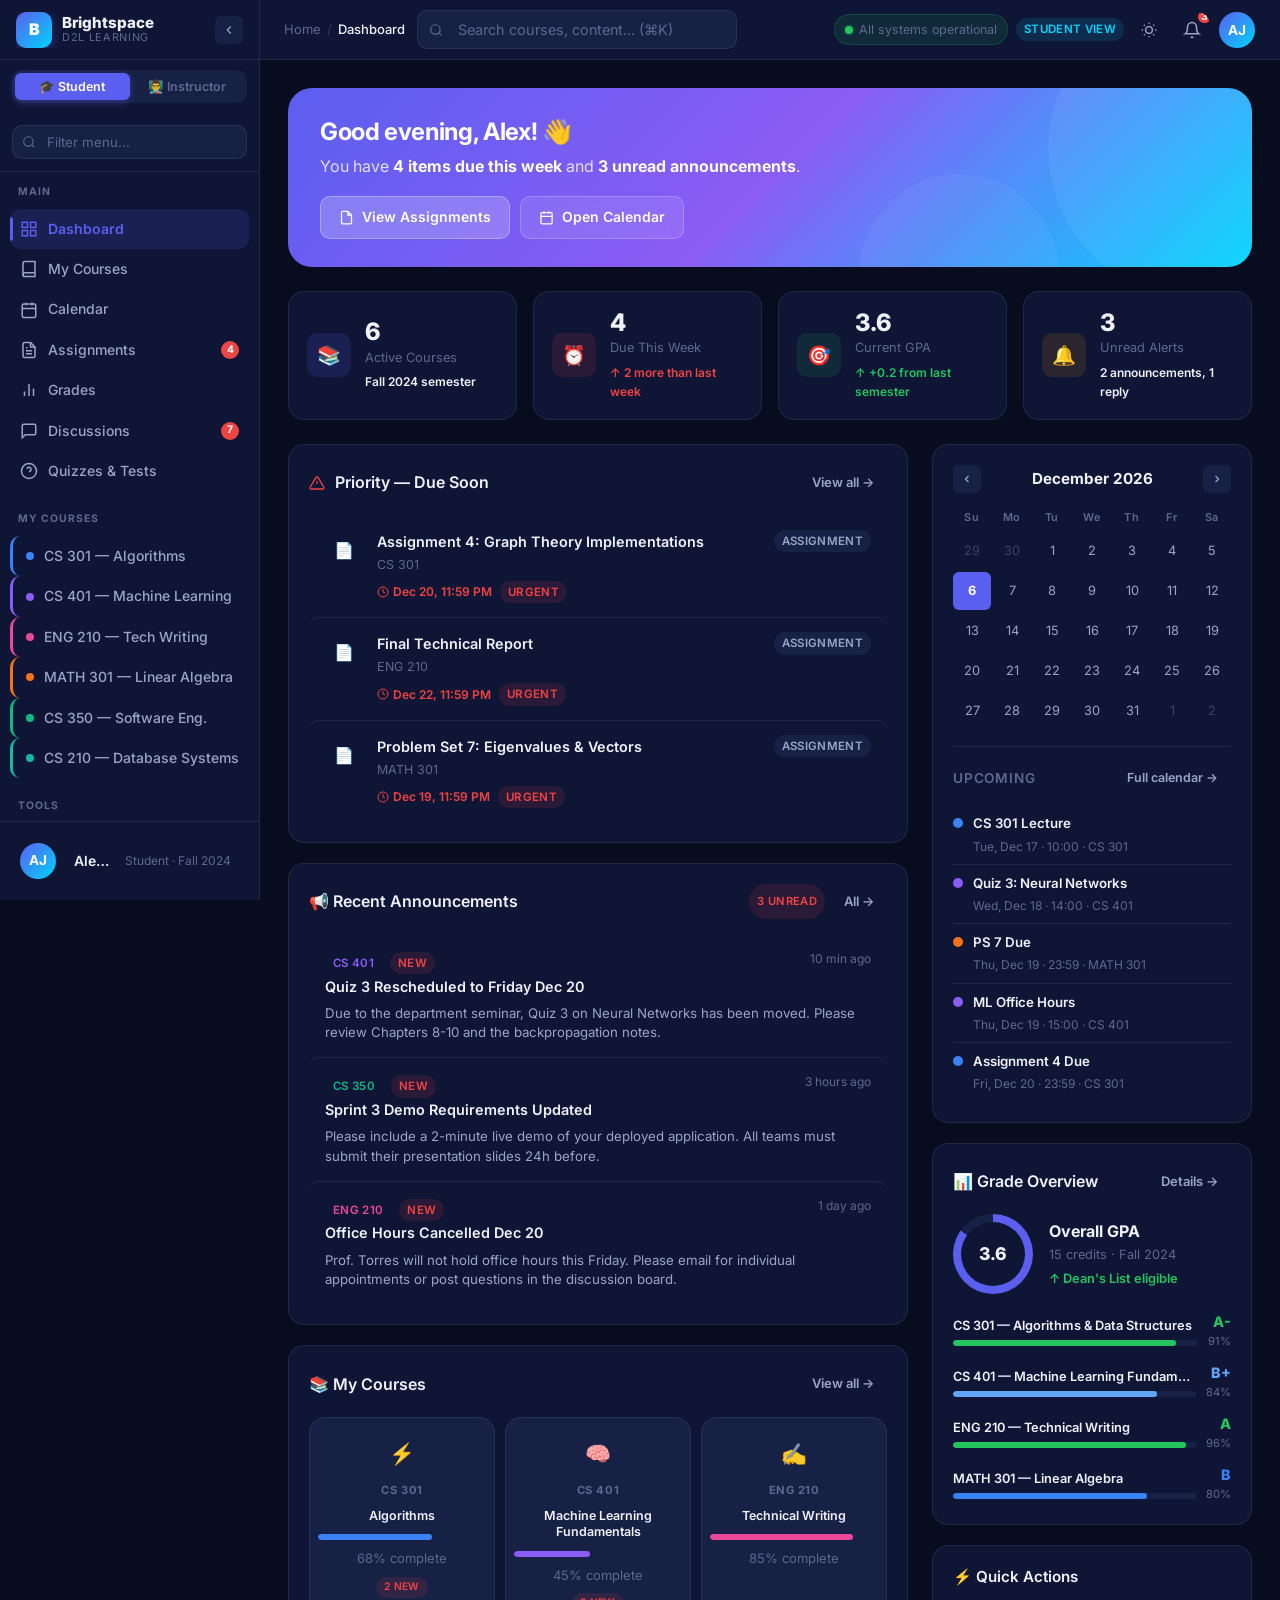
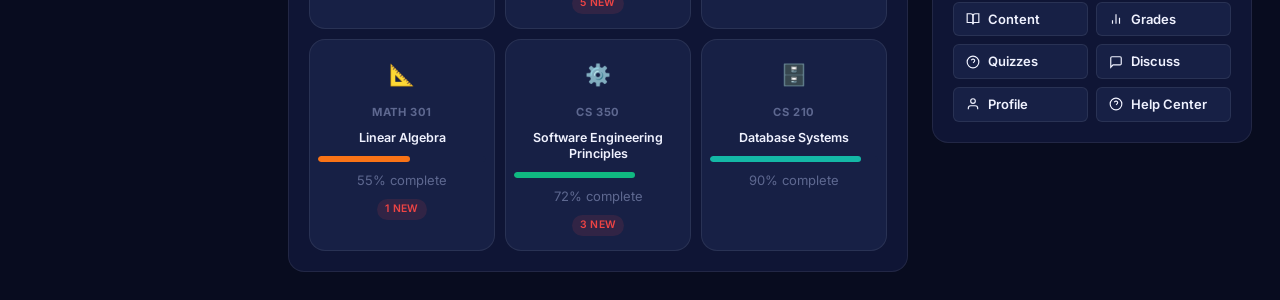
==== index.html @ e29e46c1 "Add files via upload" ====
<!DOCTYPE html>
<html lang="en">
<head>
  <meta charset="UTF-8"/>
  <meta name="viewport" content="width=device-width, initial-scale=1.0"/>
  <meta name="description" content="Brightspace LMS — Your personalized learning dashboard. View courses, upcoming deadlines, grades, and announcements all in one place."/>
  <title>Dashboard — Brightspace LMS</title>
  <link rel="preconnect" href="https://fonts.googleapis.com"/>
  <link rel="preconnect" href="https://fonts.gstatic.com" crossorigin/>
  <link href="https://fonts.googleapis.com/css2?family=Inter:wght@300;400;500;600;700;800&display=swap" rel="stylesheet"/>
  <link rel="stylesheet" href="css/design-system.css"/>
  <link rel="stylesheet" href="css/layout.css"/>
  <link rel="stylesheet" href="css/animations.css"/>
  <style>
    /* ── Dashboard-specific ── */
    .priority-feed {}

    .task-item {
      display: flex;
      align-items: flex-start;
      gap: 14px;
      padding: 14px 16px;
      border-radius: var(--radius-md);
      transition: all var(--transition-fast);
      cursor: pointer;
      position: relative;
    }
    .task-item:hover { background: var(--bg-elevated); }
    .task-item + .task-item { border-top: 1px solid var(--border); }

    .task-icon {
      width: 38px; height: 38px;
      border-radius: var(--radius-md);
      display: flex; align-items: center; justify-content: center;
      font-size: 1rem;
      flex-shrink: 0;
      margin-top: 2px;
    }
    .task-body { flex: 1; min-width: 0; }
    .task-title { font-size: 0.9rem; font-weight: 600; color: var(--text-primary); }
    .task-course { font-size: 0.78rem; color: var(--text-muted); margin-top: 2px; }
    .task-meta { display: flex; align-items: center; gap: 8px; margin-top: 6px; flex-wrap: wrap; }
    .task-due {
      display: flex; align-items: center; gap: 4px;
      font-size: 0.75rem; font-weight: 600;
    }
    .task-action { flex-shrink: 0; display: flex; align-items: center; gap: 6px; }

    /* ── Announcement Card ── */
    .announcement-item {
      padding: 14px 16px;
      border-radius: var(--radius-md);
      cursor: pointer;
      transition: background var(--transition-fast);
    }
    .announcement-item:hover { background: var(--bg-elevated); }
    .announcement-item + .announcement-item { border-top: 1px solid var(--border); }
    .announcement-header { display: flex; align-items: flex-start; justify-content: space-between; gap: 8px; }
    .announcement-title { font-size: 0.9rem; font-weight: 600; color: var(--text-primary); }
    .announcement-body  { font-size: 0.83rem; color: var(--text-secondary); margin-top: 6px; line-height: 1.5; }
    .announcement-meta  { display: flex; align-items: center; gap: 8px; margin-top: 8px; }

    /* ── Mini Calendar ── */
    .mini-calendar { user-select: none; }
    .cal-header { display: flex; align-items: center; justify-content: space-between; margin-bottom: 12px; }
    .cal-nav { border: none; background: var(--bg-elevated); border-radius: var(--radius-sm); width: 28px; height: 28px; display: flex; align-items: center; justify-content: center; cursor: pointer; color: var(--text-secondary); transition: all var(--transition-fast); }
    .cal-nav:hover { background: var(--primary-light); color: var(--primary); }
    .cal-grid { display: grid; grid-template-columns: repeat(7, 1fr); gap: 2px; }
    .cal-day-label { text-align: center; font-size: 0.68rem; font-weight: 600; color: var(--text-muted); padding: 4px; letter-spacing: 0.05em; }
    .cal-day {
      aspect-ratio: 1;
      display: flex; align-items: center; justify-content: center;
      font-size: 0.8rem;
      border-radius: var(--radius-sm);
      cursor: pointer;
      transition: all var(--transition-fast);
      color: var(--text-secondary);
      position: relative;
    }
    .cal-day:hover { background: var(--bg-elevated); color: var(--text-primary); }
    .cal-day.today { background: var(--primary); color: #fff; font-weight: 700; }
    .cal-day.has-event::after {
      content: '';
      position: absolute;
      bottom: 3px;
      width: 4px; height: 4px;
      border-radius: 50%;
      background: var(--accent);
    }
    .cal-day.today.has-event::after { background: rgba(255,255,255,0.6); }
    .cal-day.other-month { opacity: 0.3; }
    .cal-day.selected { background: var(--primary-light); color: var(--primary); font-weight: 600; }

    /* ── Upcoming Events ── */
    .event-item { display: flex; gap: 10px; align-items: flex-start; padding: 8px 0; }
    .event-item + .event-item { border-top: 1px solid var(--border); }
    .event-dot { width: 10px; height: 10px; border-radius: 50%; flex-shrink: 0; margin-top: 5px; }
    .event-info .event-name { font-size: 0.83rem; font-weight: 600; color: var(--text-primary); }
    .event-info .event-when { font-size: 0.75rem; color: var(--text-muted); margin-top: 2px; }

    /* ── Course tile quick access ── */
    .course-quick-grid {
      display: grid;
      grid-template-columns: repeat(3, 1fr);
      gap: 10px;
    }
    .course-quick-tile {
      display: flex;
      flex-direction: column;
      align-items: center;
      gap: 8px;
      padding: 14px 8px;
      border-radius: var(--radius-lg);
      background: var(--bg-elevated);
      border: 1px solid var(--border);
      cursor: pointer;
      transition: all var(--transition);
      text-decoration: none;
      text-align: center;
    }
    .course-quick-tile:hover {
      border-color: rgba(91,95,239,0.4);
      transform: translateY(-2px);
      box-shadow: var(--shadow-md);
    }
    .course-tile-icon {
      width: 42px; height: 42px;
      border-radius: var(--radius-md);
      display: flex; align-items: center; justify-content: center;
      font-size: 1.2rem;
    }
    .course-tile-code { font-size: 0.7rem; font-weight: 700; color: var(--text-muted); letter-spacing: 0.05em; }
    .course-tile-name { font-size: 0.78rem; font-weight: 600; color: var(--text-primary); line-height: 1.3; }

    /* ── Grade Summary ── */
    .gpa-ring {
      width: 80px; height: 80px;
      border-radius: 50%;
      background: conic-gradient(var(--primary) 0deg 306deg, var(--bg-elevated) 306deg 360deg);
      display: flex; align-items: center; justify-content: center;
      position: relative;
    }
    .gpa-ring::before {
      content: '';
      position: absolute;
      inset: 8px;
      border-radius: 50%;
      background: var(--bg-surface);
    }
    .gpa-value { position: relative; z-index: 1; font-size: 1.1rem; font-weight: 800; color: var(--text-primary); }

    /* ── Welcome banner ── */
    .welcome-banner {
      background: linear-gradient(135deg, var(--primary) 0%, #8B5CF6 50%, var(--accent) 100%);
      border-radius: var(--radius-xl);
      padding: 28px 32px;
      position: relative;
      overflow: hidden;
      color: #fff;
    }
    .welcome-banner::before {
      content: '';
      position: absolute;
      top: -50%; right: -10%;
      width: 300px; height: 300px;
      border-radius: 50%;
      background: rgba(255,255,255,0.06);
    }
    .welcome-banner::after {
      content: '';
      position: absolute;
      bottom: -60%; right: 20%;
      width: 200px; height: 200px;
      border-radius: 50%;
      background: rgba(255,255,255,0.04);
    }
    .welcome-banner h2 { color: #fff; font-size: 1.5rem; }
    .welcome-banner p  { color: rgba(255,255,255,0.8); margin-top: 6px; }
  </style>
</head>
<body>
<div class="app-shell" id="appShell">
  <!-- ═══════════════ SIDEBAR ═══════════════ -->
  <aside class="sidebar" id="sidebar" role="navigation" aria-label="Main navigation">
    <div class="sidebar-header">
      <a href="index.html" class="logo" aria-label="Brightspace LMS home">
        <div class="logo-icon" aria-hidden="true">B</div>
        <div class="logo-text">
          <span class="brand">Brightspace</span>
          <span class="sub">D2L Learning</span>
        </div>
      </a>
      <button class="sidebar-toggle" id="sidebarToggle" aria-label="Collapse sidebar" data-tooltip="Collapse (Ctrl+B)">
        <svg width="14" height="14" fill="none" stroke="currentColor" stroke-width="2" viewBox="0 0 24 24"><polyline points="15 18 9 12 15 6"/></svg>
      </button>
    </div>

    <!-- Role Toggle -->
    <div class="role-toggle" role="group" aria-label="Switch user role">
      <button class="role-btn" data-role-btn="student" aria-pressed="true">🎓 Student</button>
      <button class="role-btn" data-role-btn="instructor" aria-pressed="false">👨‍🏫 Instructor</button>
    </div>

    <!-- Search -->
    <div class="sidebar-search">
      <div class="input-group">
        <svg class="input-icon" width="14" height="14" fill="none" stroke="currentColor" stroke-width="2" viewBox="0 0 24 24"><circle cx="11" cy="11" r="8"/><path d="m21 21-4.35-4.35"/></svg>
        <input type="search" class="input" id="sidebarSearch" placeholder="Filter menu..." aria-label="Filter navigation"/>
      </div>
    </div>

    <div class="sidebar-scroll">
      <!-- Main Navigation -->
      <nav class="nav-section" aria-label="Main">
        <div class="nav-section-label">Main</div>
        <a href="index.html" class="nav-item" data-page="index.html" aria-label="Dashboard">
          <svg width="18" height="18" fill="none" stroke="currentColor" stroke-width="2" viewBox="0 0 24 24"><rect x="3" y="3" width="7" height="7"/><rect x="14" y="3" width="7" height="7"/><rect x="3" y="14" width="7" height="7"/><rect x="14" y="14" width="7" height="7"/></svg>
          <span class="nav-label">Dashboard</span>
        </a>
        <a href="courses.html" class="nav-item" data-page="courses.html" aria-label="My Courses">
          <svg width="18" height="18" fill="none" stroke="currentColor" stroke-width="2" viewBox="0 0 24 24"><path d="M4 19.5A2.5 2.5 0 0 1 6.5 17H20"/><path d="M6.5 2H20v20H6.5A2.5 2.5 0 0 1 4 19.5v-15A2.5 2.5 0 0 1 6.5 2z"/></svg>
          <span class="nav-label">My Courses</span>
        </a>
        <a href="calendar.html" class="nav-item" data-page="calendar.html" aria-label="Calendar">
          <svg width="18" height="18" fill="none" stroke="currentColor" stroke-width="2" viewBox="0 0 24 24"><rect x="3" y="4" width="18" height="18" rx="2"/><line x1="16" y1="2" x2="16" y2="6"/><line x1="8" y1="2" x2="8" y2="6"/><line x1="3" y1="10" x2="21" y2="10"/></svg>
          <span class="nav-label">Calendar</span>
        </a>
        <a href="assignments.html" class="nav-item" data-page="assignments.html" aria-label="Assignments">
          <svg width="18" height="18" fill="none" stroke="currentColor" stroke-width="2" viewBox="0 0 24 24"><path d="M14 2H6a2 2 0 0 0-2 2v16a2 2 0 0 0 2 2h12a2 2 0 0 0 2-2V8z"/><polyline points="14 2 14 8 20 8"/><line x1="16" y1="13" x2="8" y2="13"/><line x1="16" y1="17" x2="8" y2="17"/><polyline points="10 9 9 9 8 9"/></svg>
          <span class="nav-label">Assignments</span>
          <span class="nav-badge" aria-label="4 items due soon">4</span>
        </a>
        <a href="grades.html" class="nav-item" data-page="grades.html" aria-label="Grades">
          <svg width="18" height="18" fill="none" stroke="currentColor" stroke-width="2" viewBox="0 0 24 24"><line x1="18" y1="20" x2="18" y2="10"/><line x1="12" y1="20" x2="12" y2="4"/><line x1="6" y1="20" x2="6" y2="14"/></svg>
          <span class="nav-label">Grades</span>
        </a>
        <a href="discussions.html" class="nav-item" data-page="discussions.html" aria-label="Discussions">
          <svg width="18" height="18" fill="none" stroke="currentColor" stroke-width="2" viewBox="0 0 24 24"><path d="M21 15a2 2 0 0 1-2 2H7l-4 4V5a2 2 0 0 1 2-2h14a2 2 0 0 1 2 2z"/></svg>
          <span class="nav-label">Discussions</span>
          <span class="nav-badge" aria-label="7 unread">7</span>
        </a>
        <a href="quizzes.html" class="nav-item" data-page="quizzes.html" aria-label="Quizzes & Tests">
          <svg width="18" height="18" fill="none" stroke="currentColor" stroke-width="2" viewBox="0 0 24 24"><circle cx="12" cy="12" r="10"/><path d="M9.09 9a3 3 0 0 1 5.83 1c0 2-3 3-3 3"/><line x1="12" y1="17" x2="12.01" y2="17"/></svg>
          <span class="nav-label">Quizzes & Tests</span>
        </a>
      </nav>

      <!-- Course Navigation -->
      <nav class="nav-section" aria-label="Courses">
        <div class="nav-section-label">My Courses</div>
        <a href="course-home.html?id=cs301" class="nav-item" data-page="course-home.html" style="border-left: 3px solid var(--course-blue); padding-left: 13px;">
          <span style="width:8px;height:8px;border-radius:50%;background:var(--course-blue);flex-shrink:0"></span>
          <span class="nav-label">CS 301 — Algorithms</span>
        </a>
        <a href="course-home.html?id=cs401" class="nav-item" data-page="course-home.html" style="border-left: 3px solid var(--course-purple); padding-left: 13px;">
          <span style="width:8px;height:8px;border-radius:50%;background:var(--course-purple);flex-shrink:0"></span>
          <span class="nav-label">CS 401 — Machine Learning</span>
        </a>
        <a href="course-home.html?id=eng210" class="nav-item" data-page="course-home.html" style="border-left: 3px solid var(--course-pink); padding-left: 13px;">
          <span style="width:8px;height:8px;border-radius:50%;background:var(--course-pink);flex-shrink:0"></span>
          <span class="nav-label">ENG 210 — Tech Writing</span>
        </a>
        <a href="course-home.html?id=math301" class="nav-item" data-page="course-home.html" style="border-left: 3px solid var(--course-orange); padding-left: 13px;">
          <span style="width:8px;height:8px;border-radius:50%;background:var(--course-orange);flex-shrink:0"></span>
          <span class="nav-label">MATH 301 — Linear Algebra</span>
        </a>
        <a href="course-home.html?id=cs350" class="nav-item" data-page="course-home.html" style="border-left: 3px solid var(--course-green); padding-left: 13px;">
          <span style="width:8px;height:8px;border-radius:50%;background:var(--course-green);flex-shrink:0"></span>
          <span class="nav-label">CS 350 — Software Eng.</span>
        </a>
        <a href="course-home.html?id=cs210" class="nav-item" data-page="course-home.html" style="border-left: 3px solid var(--course-teal); padding-left: 13px;">
          <span style="width:8px;height:8px;border-radius:50%;background:var(--course-teal);flex-shrink:0"></span>
          <span class="nav-label">CS 210 — Database Systems</span>
        </a>
      </nav>

      <!-- Tools -->
      <nav class="nav-section" aria-label="Tools">
        <div class="nav-section-label">Tools</div>
        <a href="content.html" class="nav-item" data-page="content.html">
          <svg width="18" height="18" fill="none" stroke="currentColor" stroke-width="2" viewBox="0 0 24 24"><path d="M2 3h6a4 4 0 0 1 4 4v14a3 3 0 0 0-3-3H2z"/><path d="M22 3h-6a4 4 0 0 0-4 4v14a3 3 0 0 1 3-3h7z"/></svg>
          <span class="nav-label">Course Content</span>
        </a>
        <a href="#" class="nav-item" onclick="Toast.show('Brightspace ePortfolio opened','info'); return false;">
          <svg width="18" height="18" fill="none" stroke="currentColor" stroke-width="2" viewBox="0 0 24 24"><rect x="2" y="7" width="20" height="14" rx="2"/><path d="M16 21V5a2 2 0 0 0-2-2h-4a2 2 0 0 0-2 2v16"/></svg>
          <span class="nav-label">ePortfolio</span>
        </a>
        <a href="#" class="nav-item" onclick="Toast.show('Awards & Badges opened','info'); return false;">
          <svg width="18" height="18" fill="none" stroke="currentColor" stroke-width="2" viewBox="0 0 24 24"><circle cx="12" cy="8" r="6"/><path d="M15.477 12.89L17 22l-5-3-5 3 1.523-9.11"/></svg>
          <span class="nav-label">Awards & Badges</span>
        </a>
        <a href="#" class="nav-item" onclick="Toast.show('Surveys opened','info'); return false;">
          <svg width="18" height="18" fill="none" stroke="currentColor" stroke-width="2" viewBox="0 0 24 24"><path d="M14 2H6a2 2 0 0 0-2 2v16a2 2 0 0 0 2 2h12a2 2 0 0 0 2-2V8z"/><polyline points="14 2 14 8 20 8"/><line x1="16" y1="13" x2="8" y2="13"/><line x1="16" y1="17" x2="8" y2="17"/><polyline points="10 9 9 9 8 9"/></svg>
          <span class="nav-label">Surveys</span>
        </a>
        <a href="#" class="nav-item" onclick="Toast.show('Checklist opened','info'); return false;">
          <svg width="18" height="18" fill="none" stroke="currentColor" stroke-width="2" viewBox="0 0 24 24"><polyline points="9 11 12 14 22 4"/><path d="M21 12v7a2 2 0 0 1-2 2H5a2 2 0 0 1-2-2V5a2 2 0 0 1 2-2h11"/></svg>
          <span class="nav-label">Checklists</span>
        </a>
        <a href="#" class="nav-item" onclick="Toast.show('Groups opened','info'); return false;">
          <svg width="18" height="18" fill="none" stroke="currentColor" stroke-width="2" viewBox="0 0 24 24"><path d="M17 21v-2a4 4 0 0 0-4-4H5a4 4 0 0 0-4 4v2"/><circle cx="9" cy="7" r="4"/><path d="M23 21v-2a4 4 0 0 0-3-3.87"/><path d="M16 3.13a4 4 0 0 1 0 7.75"/></svg>
          <span class="nav-label">Groups</span>
        </a>

        <!-- Instructor-only tools -->
        <a href="#" class="nav-item" data-instructor-only style="display:none" onclick="Toast.show('Competencies opened','info'); return false;">
          <svg width="18" height="18" fill="none" stroke="currentColor" stroke-width="2" viewBox="0 0 24 24"><path d="M22 11.08V12a10 10 0 1 1-5.93-9.14"/><polyline points="22 4 12 14.01 9 11.01"/></svg>
          <span class="nav-label">Competencies</span>
        </a>
        <a href="#" class="nav-item" data-instructor-only style="display:none" onclick="Toast.show('Analytics opened','info'); return false;">
          <svg width="18" height="18" fill="none" stroke="currentColor" stroke-width="2" viewBox="0 0 24 24"><line x1="18" y1="20" x2="18" y2="10"/><line x1="12" y1="20" x2="12" y2="4"/><line x1="6" y1="20" x2="6" y2="14"/></svg>
          <span class="nav-label">Class Analytics</span>
        </a>
        <a href="#" class="nav-item" data-instructor-only style="display:none" onclick="Toast.show('Rubrics opened','info'); return false;">
          <svg width="18" height="18" fill="none" stroke="currentColor" stroke-width="2" viewBox="0 0 24 24"><path d="M9 11l3 3L22 4"/><path d="M21 12v7a2 2 0 0 1-2 2H5a2 2 0 0 1-2-2V5a2 2 0 0 1 2-2h11"/></svg>
          <span class="nav-label">Rubrics</span>
        </a>
        <a href="#" class="nav-item" data-instructor-only style="display:none" onclick="Toast.show('Grade settings opened','info'); return false;">
          <svg width="18" height="18" fill="none" stroke="currentColor" stroke-width="2" viewBox="0 0 24 24"><circle cx="12" cy="12" r="3"/><path d="M19.4 15a1.65 1.65 0 0 0 .33 1.82l.06.06a2 2 0 0 1-2.83 2.83l-.06-.06a1.65 1.65 0 0 0-1.82-.33 1.65 1.65 0 0 0-1 1.51V21a2 2 0 0 1-4 0v-.09A1.65 1.65 0 0 0 9 19.4a1.65 1.65 0 0 0-1.82.33l-.06.06a2 2 0 0 1-2.83-2.83l.06-.06A1.65 1.65 0 0 0 4.68 15a1.65 1.65 0 0 0-1.51-1H3a2 2 0 0 1 0-4h.09A1.65 1.65 0 0 0 4.6 9a1.65 1.65 0 0 0-.33-1.82l-.06-.06a2 2 0 0 1 2.83-2.83l.06.06A1.65 1.65 0 0 0 9 4.68a1.65 1.65 0 0 0 1-1.51V3a2 2 0 0 1 4 0v.09a1.65 1.65 0 0 0 1 1.51 1.65 1.65 0 0 0 1.82-.33l.06-.06a2 2 0 0 1 2.83 2.83l-.06.06A1.65 1.65 0 0 0 19.4 9a1.65 1.65 0 0 0 1.51 1H21a2 2 0 0 1 0 4h-.09a1.65 1.65 0 0 0-1.51 1z"/></svg>
          <span class="nav-label">Grade Settings</span>
        </a>
      </nav>
    </div>

    <!-- Sidebar Bottom -->
    <div class="sidebar-bottom">
      <a href="profile.html" class="sidebar-bottom-info" aria-label="View your profile">
        <div class="avatar-placeholder" style="width:36px;height:36px;font-size:0.85rem" id="sidebarAvatar">AJ</div>
        <div class="info-text sidebar-bottom-info">
          <div class="name" id="sidebarName">Alex Johnson</div>
          <div class="role-text" id="sidebarRole">Student · Fall 2024</div>
        </div>
      </a>
    </div>
  </aside>

  <!-- ═══════════════ TOPBAR ═══════════════ -->
  <header class="topbar" role="banner">
    <div class="topbar-left">
      <button class="btn btn-icon" id="mobileSidebarToggle" aria-label="Open navigation menu" style="display:none">
        <svg width="18" height="18" fill="none" stroke="currentColor" stroke-width="2" viewBox="0 0 24 24"><line x1="3" y1="12" x2="21" y2="12"/><line x1="3" y1="6" x2="21" y2="6"/><line x1="3" y1="18" x2="21" y2="18"/></svg>
      </button>

      <!-- Breadcrumb -->
      <nav aria-label="Breadcrumb" class="breadcrumbs">
        <a href="index.html">Home</a>
        <span class="sep" aria-hidden="true">/</span>
        <span class="current" aria-current="page">Dashboard</span>
      </nav>

      <!-- Global search -->
      <div class="input-group" style="max-width:320px;flex:1" role="search">
        <svg class="input-icon" width="14" height="14" fill="none" stroke="currentColor" stroke-width="2" viewBox="0 0 24 24"><circle cx="11" cy="11" r="8"/><path d="m21 21-4.35-4.35"/></svg>
        <input type="search" class="input" id="globalSearch" placeholder="Search courses, content... (⌘K)" aria-label="Search Brightspace"/>
      </div>
    </div>

    <div class="topbar-right">
      <!-- System status -->
      <div id="systemStatus" class="system-status" role="status" aria-live="polite">
        <span class="status-dot online"></span> All systems operational
      </div>

      <!-- Role badge -->
      <span class="badge badge-accent" id="roleBadge">Student View</span>

      <!-- Theme toggle -->
      <button class="btn btn-icon" id="themeToggle" aria-label="Toggle theme" data-tooltip="Light mode">
        <svg width="16" height="16" fill="none" stroke="currentColor" stroke-width="2" viewBox="0 0 24 24"><circle cx="12" cy="12" r="5"/><path d="M12 1v2M12 21v2M4.22 4.22l1.42 1.42M18.36 18.36l1.42 1.42M1 12h2M21 12h2M4.22 19.78l1.42-1.42M18.36 5.64l1.42-1.42"/></svg>
      </button>

      <!-- Notifications -->
      <div class="dropdown notif-btn" style="position:relative">
        <button class="btn btn-icon" id="notifBell" aria-label="Notifications — 3 unread" aria-expanded="false" aria-haspopup="true">
          <svg width="18" height="18" fill="none" stroke="currentColor" stroke-width="2" viewBox="0 0 24 24"><path d="M18 8A6 6 0 0 0 6 8c0 7-3 9-3 9h18s-3-2-3-9"/><path d="M13.73 21a2 2 0 0 1-3.46 0"/></svg>
          <span class="notif-count" aria-hidden="true">3</span>
        </button>

        <!-- Notification panel -->
        <div class="notif-panel" id="notifPanel" role="dialog" aria-label="Notifications" aria-hidden="true">
          <div class="notif-panel-header">
            <h3 style="font-size:0.95rem;font-weight:700">Notifications</h3>
            <button class="btn btn-ghost btn-sm" id="markAllRead" aria-label="Mark all notifications as read">Mark all read</button>
          </div>
          <ul class="notif-list" role="list">
            <li class="notif-item unread" role="listitem" onclick="Toast.show('Opening announcement...','info')">
              <div style="font-size:1.2rem">📢</div>
              <div class="notif-item-content">
                <div class="notif-item-title">Quiz 3 Moved to Friday — CS 401</div>
                <div class="notif-item-text">Dr. Chen has rescheduled Quiz 3 to this Friday at 2PM.</div>
                <div class="notif-item-time">10 min ago</div>
              </div>
            </li>
            <li class="notif-item unread" role="listitem" onclick="Toast.show('Opening grade feedback...','success')">
              <div style="font-size:1.2rem">✅</div>
              <div class="notif-item-content">
                <div class="notif-item-title">Assignment 3 Graded — CS 301</div>
                <div class="notif-item-text">You received 47/50 — great work on the sorting algorithms!</div>
                <div class="notif-item-time">2 hours ago</div>
              </div>
            </li>
            <li class="notif-item unread" role="listitem" onclick="Toast.show('Opening discussion...','info')">
              <div style="font-size:1.2rem">💬</div>
              <div class="notif-item-content">
                <div class="notif-item-title">New Reply in Sprint 3 — CS 350</div>
                <div class="notif-item-text">Prof. Rivera replied to your post in "Architecture Discussion".</div>
                <div class="notif-item-time">5 hours ago</div>
              </div>
            </li>
            <li class="notif-item" role="listitem" onclick="Toast.show('Opening calendar...','info')">
              <div style="font-size:1.2rem">⏰</div>
              <div class="notif-item-content">
                <div class="notif-item-title">Deadline Reminder — MATH 301</div>
                <div class="notif-item-text">Problem Set 7 is due tomorrow at 11:59 PM.</div>
                <div class="notif-item-time">1 day ago</div>
              </div>
            </li>
            <li class="notif-item" role="listitem">
              <div style="font-size:1.2rem">📢</div>
              <div class="notif-item-content">
                <div class="notif-item-title">Office Hours Cancelled — ENG 210</div>
                <div class="notif-item-text">Prof. Torres will be unavailable on Dec 20th.</div>
                <div class="notif-item-time">2 days ago</div>
              </div>
            </li>
          </ul>
          <div style="padding:10px;border-top:1px solid var(--border)">
            <a href="#" class="btn btn-ghost btn-sm w-full" style="justify-content:center">View all notifications</a>
          </div>
        </div>
      </div>

      <!-- Profile dropdown -->
      <div class="dropdown">
        <button class="btn btn-icon" data-dropdown-trigger aria-label="User menu" aria-expanded="false" aria-haspopup="true" style="padding:0">
          <div class="avatar-placeholder" style="width:36px;height:36px;font-size:0.85rem">AJ</div>
        </button>
        <div class="dropdown-menu" role="menu">
          <div style="padding:10px 12px 6px;border-bottom:1px solid var(--border)">
            <div style="font-weight:600;font-size:0.875rem">Alex Johnson</div>
            <div style="font-size:0.78rem;color:var(--text-muted)">alex.johnson@university.edu</div>
          </div>
          <a href="profile.html" class="dropdown-item" role="menuitem">
            <svg width="15" height="15" fill="none" stroke="currentColor" stroke-width="2" viewBox="0 0 24 24"><path d="M20 21v-2a4 4 0 0 0-4-4H8a4 4 0 0 0-4 4v2"/><circle cx="12" cy="7" r="4"/></svg>
            Profile & Settings
          </a>
          <div class="dropdown-item" role="menuitem" onclick="Toast.show('Opening account security settings...','info')">
            <svg width="15" height="15" fill="none" stroke="currentColor" stroke-width="2" viewBox="0 0 24 24"><rect x="3" y="11" width="18" height="11" rx="2"/><path d="M7 11V7a5 5 0 0 1 10 0v4"/></svg>
            Account Security
          </div>
          <div class="dropdown-item" role="menuitem" onclick="Toast.show('Opening accessibility settings...','info')">
            <svg width="15" height="15" fill="none" stroke="currentColor" stroke-width="2" viewBox="0 0 24 24"><circle cx="12" cy="12" r="10"/><line x1="12" y1="8" x2="12" y2="12"/><line x1="12" y1="16" x2="12.01" y2="16"/></svg>
            Accessibility
          </div>
          <div class="dropdown-divider"></div>
          <div class="dropdown-item danger" role="menuitem" onclick="Toast.show('You have been signed out.','warning')">
            <svg width="15" height="15" fill="none" stroke="currentColor" stroke-width="2" viewBox="0 0 24 24"><path d="M9 21H5a2 2 0 0 1-2-2V5a2 2 0 0 1 2-2h4"/><polyline points="16 17 21 12 16 7"/><line x1="21" y1="12" x2="9" y2="12"/></svg>
            Sign out
          </div>
        </div>
      </div>
    </div>
  </header>

  <!-- ═══════════════ MAIN CONTENT ═══════════════ -->
  <main class="main-content" id="mainContent" role="main" aria-label="Dashboard content">
    <!-- Welcome Banner -->
    <div class="welcome-banner stagger-1">
      <div style="position:relative;z-index:1">
        <h2>Good evening, Alex! 👋</h2>
        <p>You have <strong style="color:#fff">4 items due this week</strong> and <strong style="color:#fff">3 unread announcements</strong>.</p>
        <div style="display:flex;gap:10px;margin-top:16px;flex-wrap:wrap">
          <a href="assignments.html" class="btn" style="background:rgba(255,255,255,0.2);color:#fff;border:1px solid rgba(255,255,255,0.3);backdrop-filter:blur(10px)">
            <svg width="15" height="15" fill="none" stroke="currentColor" stroke-width="2" viewBox="0 0 24 24"><path d="M14 2H6a2 2 0 0 0-2 2v16a2 2 0 0 0 2 2h12a2 2 0 0 0 2-2V8z"/><polyline points="14 2 14 8 20 8"/></svg>
            View Assignments
          </a>
          <a href="calendar.html" class="btn" style="background:rgba(255,255,255,0.1);color:#fff;border:1px solid rgba(255,255,255,0.2);backdrop-filter:blur(10px)">
            <svg width="15" height="15" fill="none" stroke="currentColor" stroke-width="2" viewBox="0 0 24 24"><rect x="3" y="4" width="18" height="18" rx="2"/><line x1="16" y1="2" x2="16" y2="6"/><line x1="8" y1="2" x2="8" y2="6"/><line x1="3" y1="10" x2="21" y2="10"/></svg>
            Open Calendar
          </a>
        </div>
      </div>
    </div>

    <!-- Stats Row -->
    <div class="stats-row stagger-2">
      <div class="stat-card">
        <div class="stat-icon" style="background:var(--primary-light)">📚</div>
        <div class="stat-info">
          <div class="stat-value">6</div>
          <div class="stat-label">Active Courses</div>
          <div class="stat-change">Fall 2024 semester</div>
        </div>
      </div>
      <div class="stat-card">
        <div class="stat-icon" style="background:var(--danger-light)">⏰</div>
        <div class="stat-info">
          <div class="stat-value">4</div>
          <div class="stat-label">Due This Week</div>
          <div class="stat-change down">↑ 2 more than last week</div>
        </div>
      </div>
      <div class="stat-card">
        <div class="stat-icon" style="background:var(--success-light)">🎯</div>
        <div class="stat-info">
          <div class="stat-value">3.6</div>
          <div class="stat-label">Current GPA</div>
          <div class="stat-change up">↑ +0.2 from last semester</div>
        </div>
      </div>
      <div class="stat-card">
        <div class="stat-icon" style="background:var(--warning-light)">🔔</div>
        <div class="stat-info">
          <div class="stat-value">3</div>
          <div class="stat-label">Unread Alerts</div>
          <div class="stat-change">2 announcements, 1 reply</div>
        </div>
      </div>
    </div>

    <!-- Main Dashboard Grid -->
    <div class="dashboard-grid stagger-3">
      <!-- Left Column -->
      <div style="display:flex;flex-direction:column;gap:20px">

        <!-- Priority Tasks -->
        <div class="card" id="priorityFeed">
          <div class="section-header">
            <h3>
              <svg width="16" height="16" fill="none" stroke="var(--danger)" stroke-width="2" viewBox="0 0 24 24" style="margin-right:6px;vertical-align:-3px"><path d="M10.29 3.86L1.82 18a2 2 0 001.71 3h16.94a2 2 0 001.71-3L13.71 3.86a2 2 0 00-3.42 0z"/><line x1="12" y1="9" x2="12" y2="13"/><line x1="12" y1="17" x2="12.01" y2="17"/></svg>
              Priority — Due Soon
            </h3>
            <a href="assignments.html" class="btn btn-ghost btn-sm">View all →</a>
          </div>

          <div id="taskList">
            <!-- Tasks injected by JS -->
          </div>
        </div>

        <!-- Announcements -->
        <div class="card">
          <div class="section-header">
            <h3>📢 Recent Announcements</h3>
            <div style="display:flex;gap:6px">
              <span class="badge badge-danger" style="font-size:0.7rem">3 unread</span>
              <a href="#" class="btn btn-ghost btn-sm">All →</a>
            </div>
          </div>
          <div id="announcementList"></div>
        </div>

        <!-- Quick Course Access -->
        <div class="card">
          <div class="section-header">
            <h3>📚 My Courses</h3>
            <a href="courses.html" class="btn btn-ghost btn-sm">View all →</a>
          </div>
          <div class="course-quick-grid" id="courseQuickGrid"></div>
        </div>
      </div>

      <!-- Right Column -->
      <div style="display:flex;flex-direction:column;gap:20px">

        <!-- Mini Calendar -->
        <div class="card">
          <div class="mini-calendar">
            <div class="cal-header">
              <button class="cal-nav" id="calPrev" aria-label="Previous month">
                <svg width="12" height="12" fill="none" stroke="currentColor" stroke-width="2.5" viewBox="0 0 24 24"><polyline points="15 18 9 12 15 6"/></svg>
              </button>
              <h4 id="calMonthYear" style="font-size:0.95rem;font-weight:700"></h4>
              <button class="cal-nav" id="calNext" aria-label="Next month">
                <svg width="12" height="12" fill="none" stroke="currentColor" stroke-width="2.5" viewBox="0 0 24 24"><polyline points="9 18 15 12 9 6"/></svg>
              </button>
            </div>
            <div class="cal-grid" id="calGrid"></div>
          </div>

          <!-- Upcoming events -->
          <div style="margin-top:16px;border-top:1px solid var(--border);padding-top:14px">
            <div class="section-header" style="margin-bottom:10px">
              <h3 style="font-size:0.85rem;color:var(--text-muted);font-weight:600;text-transform:uppercase;letter-spacing:0.06em">Upcoming</h3>
              <a href="calendar.html" class="btn btn-ghost btn-sm" style="font-size:0.78rem">Full calendar →</a>
            </div>
            <div id="upcomingList"></div>
          </div>
        </div>

        <!-- Grade Overview -->
        <div class="card">
          <div class="section-header">
            <h3>📊 Grade Overview</h3>
            <a href="grades.html" class="btn btn-ghost btn-sm">Details →</a>
          </div>
          <div style="display:flex;align-items:center;gap:16px;margin-bottom:16px">
            <div class="gpa-ring" aria-label="GPA 3.6 out of 4.0">
              <span class="gpa-value">3.6</span>
            </div>
            <div>
              <div style="font-size:1rem;font-weight:700;color:var(--text-primary)">Overall GPA</div>
              <div style="font-size:0.8rem;color:var(--text-muted)">15 credits · Fall 2024</div>
              <div style="font-size:0.8rem;color:var(--success);font-weight:600;margin-top:4px">↑ Dean's List eligible</div>
            </div>
          </div>
          <div id="gradeList" style="display:flex;flex-direction:column;gap:10px"></div>
        </div>

        <!-- Quick Links -->
        <div class="card">
          <h3 style="margin-bottom:14px;font-size:0.95rem">⚡ Quick Actions</h3>
          <div style="display:grid;grid-template-columns:1fr 1fr;gap:8px">
            <a href="content.html" class="btn btn-secondary btn-sm" style="justify-content:flex-start;gap:8px">
              <svg width="14" height="14" fill="none" stroke="currentColor" stroke-width="2" viewBox="0 0 24 24"><path d="M2 3h6a4 4 0 0 1 4 4v14a3 3 0 0 0-3-3H2z"/><path d="M22 3h-6a4 4 0 0 0-4 4v14a3 3 0 0 1 3-3h7z"/></svg>
              Content
            </a>
            <a href="grades.html" class="btn btn-secondary btn-sm" style="justify-content:flex-start;gap:8px">
              <svg width="14" height="14" fill="none" stroke="currentColor" stroke-width="2" viewBox="0 0 24 24"><line x1="18" y1="20" x2="18" y2="10"/><line x1="12" y1="20" x2="12" y2="4"/><line x1="6" y1="20" x2="6" y2="14"/></svg>
              Grades
            </a>
            <a href="quizzes.html" class="btn btn-secondary btn-sm" style="justify-content:flex-start;gap:8px">
              <svg width="14" height="14" fill="none" stroke="currentColor" stroke-width="2" viewBox="0 0 24 24"><circle cx="12" cy="12" r="10"/><path d="M9.09 9a3 3 0 0 1 5.83 1c0 2-3 3-3 3"/><line x1="12" y1="17" x2="12.01" y2="17"/></svg>
              Quizzes
            </a>
            <a href="discussions.html" class="btn btn-secondary btn-sm" style="justify-content:flex-start;gap:8px">
              <svg width="14" height="14" fill="none" stroke="currentColor" stroke-width="2" viewBox="0 0 24 24"><path d="M21 15a2 2 0 0 1-2 2H7l-4 4V5a2 2 0 0 1 2-2h14a2 2 0 0 1 2 2z"/></svg>
              Discuss
            </a>
            <a href="profile.html" class="btn btn-secondary btn-sm" style="justify-content:flex-start;gap:8px">
              <svg width="14" height="14" fill="none" stroke="currentColor" stroke-width="2" viewBox="0 0 24 24"><path d="M20 21v-2a4 4 0 0 0-4-4H8a4 4 0 0 0-4 4v2"/><circle cx="12" cy="7" r="4"/></svg>
              Profile
            </a>
            <button class="btn btn-secondary btn-sm" style="justify-content:flex-start;gap:8px" onclick="Toast.show('Opening D2L Brightspace help center...','info')">
              <svg width="14" height="14" fill="none" stroke="currentColor" stroke-width="2" viewBox="0 0 24 24"><circle cx="12" cy="12" r="10"/><path d="M9.09 9a3 3 0 0 1 5.83 1c0 2-3 3-3 3"/><line x1="12" y1="17" x2="12.01" y2="17"/></svg>
              Help Center
            </button>
          </div>
        </div>
      </div>
    </div>
  </main>
</div>

<!-- ── SKIP TO CONTENT LINK (accessibility) ── -->
<a href="#mainContent" class="skip-link" style="
  position:fixed;top:-100%;left:16px;z-index:9999;
  padding:8px 16px;background:var(--primary);color:#fff;
  border-radius:0 0 var(--radius-md) var(--radius-md);
  font-weight:600;text-decoration:none;
  transition:top 0.2s;
" onblur="this.style.top='-100%'" onfocus="this.style.top='0'">
  Skip to main content
</a>

<script src="js/data.js"></script>
<script src="js/navigation.js"></script>
<script>
/* ── Dashboard Page Logic ── */
document.addEventListener('DOMContentLoaded', () => {
  const { assignments, courses, notifications, calendarEvents, grades } = MockData;

  /* Render Priority Tasks */
  const taskList = document.getElementById('taskList');
  const pending = assignments.filter(a => a.status === 'pending').slice(0,4);
  if (taskList) {
    taskList.innerHTML = pending.map(task => {
      const due = new Date(task.due);
      const diff = due - Date.now();
      const urgent = diff < 86400000;
      const warning = diff < 259200000;
      const dueStr = due.toLocaleDateString('en-US', { month:'short', day:'numeric', hour:'2-digit', minute:'2-digit' });
      const typeIcons = { assignment:'📄', quiz:'❓', discussion:'💬' };
      return `
        <a href="assignments.html" class="task-item" style="text-decoration:none">
          <div class="task-icon" style="background:${task.courseColor}22">
            <span>${typeIcons[task.type]||'📄'}</span>
          </div>
          <div class="task-body">
            <div class="task-title">${task.title}</div>
            <div class="task-course">${task.course}</div>
            <div class="task-meta">
              <span class="task-due ${urgent?'text-danger':warning?'text-warning':'text-muted'}">
                <svg width="12" height="12" fill="none" stroke="currentColor" stroke-width="2" viewBox="0 0 24 24"><circle cx="12" cy="12" r="10"/><polyline points="12 6 12 12 16 14"/></svg>
                ${dueStr}
              </span>
              <span class="badge ${urgent?'badge-danger':warning?'badge-warning':'badge-muted'}">${urgent?'Urgent':warning?'Soon':'Upcoming'}</span>
            </div>
          </div>
          <div class="task-action">
            <span class="badge badge-muted">${task.type}</span>
          </div>
        </a>`;
    }).join('');
  }

  /* Render Announcements */
  const announcementList = document.getElementById('announcementList');
  const announcements = [
    { course: 'CS 401', color: 'var(--course-purple)', title: 'Quiz 3 Rescheduled to Friday Dec 20', body: 'Due to the department seminar, Quiz 3 on Neural Networks has been moved. Please review Chapters 8-10 and the backpropagation notes.', time: '10 min ago', unread: true },
    { course: 'CS 350', color: 'var(--course-green)', title: 'Sprint 3 Demo Requirements Updated', body: 'Please include a 2-minute live demo of your deployed application. All teams must submit their presentation slides 24h before.', time: '3 hours ago', unread: true },
    { course: 'ENG 210', color: 'var(--course-pink)', title: 'Office Hours Cancelled Dec 20', body: 'Prof. Torres will not hold office hours this Friday. Please email for individual appointments or post questions in the discussion board.', time: '1 day ago', unread: true }
  ];
  if (announcementList) {
    announcementList.innerHTML = announcements.map(a => `
      <div class="announcement-item" onclick="Toast.show('Opening announcement from ${a.course}...','info')" tabindex="0" role="button" aria-label="${a.title}">
        <div class="announcement-header">
          <div>
            <span class="badge" style="background:${a.color}22;color:${a.color}">${a.course}</span>
            ${a.unread ? '<span class="badge badge-danger" style="margin-left:4px">New</span>' : ''}
          </div>
          <span style="font-size:0.75rem;color:var(--text-muted);white-space:nowrap">${a.time}</span>
        </div>
        <div class="announcement-title">${a.title}</div>
        <div class="announcement-body">${a.body}</div>
      </div>`).join('');
  }

  /* Render Quick Course Grid */
  const courseGrid = document.getElementById('courseQuickGrid');
  if (courseGrid) {
    courseGrid.innerHTML = courses.map(c => `
      <a href="course-home.html?id=${c.id}" class="course-quick-tile course-card hover-lift">
        <div class="course-tile-icon" style="background:${c.color}22">
          <span style="font-size:1.3rem">${c.icon}</span>
        </div>
        <div class="course-tile-code">${c.code}</div>
        <div class="course-tile-name">${c.name.split('&')[0]}</div>
        <div class="progress-bar" style="width:100%;margin-top:2px">
          <div class="progress-fill" data-progress="${c.progress}" style="background:${c.color}"></div>
        </div>
        <small style="color:var(--text-muted)">${c.progress}% complete</small>
        ${c.unread ? `<span class="badge badge-danger" style="font-size:0.65rem">${c.unread} new</span>` : ''}
      </a>`).join('');
    initProgressBars();
  }

  /* Render Mini Calendar */
  function renderCalendar(year, month) {
    const monthNames = ['January','February','March','April','May','June','July','August','September','October','November','December'];
    const grid = document.getElementById('calGrid');
    const label = document.getElementById('calMonthYear');
    if (!grid || !label) return;

    label.textContent = `${monthNames[month]} ${year}`;
    const today = new Date();
    const eventDays = new Set(calendarEvents.map(e => {
      const d = new Date(e.date);
      return d.getFullYear() === year && d.getMonth() === month ? d.getDate() : null;
    }).filter(Boolean));

    const firstDay = new Date(year, month, 1).getDay();
    const daysInMonth = new Date(year, month + 1, 0).getDate();
    const prevDays = new Date(year, month, 0).getDate();

    const dayLabels = ['Su','Mo','Tu','We','Th','Fr','Sa'];
    let html = dayLabels.map(d => `<div class="cal-day-label">${d}</div>`).join('');

    for (let i = firstDay - 1; i >= 0; i--) {
      html += `<div class="cal-day other-month">${prevDays - i}</div>`;
    }
    for (let d = 1; d <= daysInMonth; d++) {
      const isToday = d === today.getDate() && month === today.getMonth() && year === today.getFullYear();
      const hasEvent = eventDays.has(d);
      html += `<div class="cal-day${isToday?' today':''}${hasEvent?' has-event':''}" 
        onclick="window.location='calendar.html'" 
        aria-label="${monthNames[month]} ${d}${isToday?' (today)':''}${hasEvent?' (has events)':''}"
        tabindex="0" role="button">${d}</div>`;
    }
    const remaining = (7 - ((firstDay + daysInMonth) % 7)) % 7;
    for (let i = 1; i <= remaining; i++) {
      html += `<div class="cal-day other-month">${i}</div>`;
    }
    grid.innerHTML = html;
  }

  let calYear = new Date().getFullYear(), calMonth = new Date().getMonth();
  renderCalendar(calYear, calMonth);
  document.getElementById('calPrev')?.addEventListener('click', () => {
    if (--calMonth < 0) { calMonth = 11; calYear--; }
    renderCalendar(calYear, calMonth);
  });
  document.getElementById('calNext')?.addEventListener('click', () => {
    if (++calMonth > 11) { calMonth = 0; calYear++; }
    renderCalendar(calYear, calMonth);
  });

  /* Render Upcoming Events */
  const upcomingList = document.getElementById('upcomingList');
  if (upcomingList) {
    const sorted = [...calendarEvents].sort((a,b) => new Date(a.date) - new Date(b.date)).slice(0,5);
    upcomingList.innerHTML = sorted.map(ev => {
      const d = new Date(ev.date + 'T' + (ev.time||'00:00'));
      const dateStr = d.toLocaleDateString('en-US', { weekday:'short', month:'short', day:'numeric' });
      const timeStr = ev.time && ev.time !== '00:00' ? ` · ${ev.time}` : '';
      return `
        <div class="event-item">
          <div class="event-dot" style="background:${ev.color}"></div>
          <div class="event-info">
            <div class="event-name">${ev.title}</div>
            <div class="event-when">${dateStr}${timeStr} · ${ev.course}</div>
          </div>
        </div>`;
    }).join('');
  }

  /* Render Grade Overview */
  const gradeList = document.getElementById('gradeList');
  if (gradeList) {
    const gradeColors = { 'A': 'var(--success)', 'A-': 'var(--success)', 'B+': '#60A5FA', 'B': 'var(--info)', 'B-': 'var(--info)' };
    gradeList.innerHTML = grades.map(g => `
      <div style="display:flex;align-items:center;gap:10px">
        <div style="flex:1;min-width:0">
          <div style="font-size:0.8rem;font-weight:600;color:var(--text-primary);margin-bottom:4px;white-space:nowrap;overflow:hidden;text-overflow:ellipsis">${g.course}</div>
          <div class="progress-bar">
            <div class="progress-fill" data-progress="${g.overall}" style="background:${gradeColors[g.letter]||'var(--primary)'}"></div>
          </div>
        </div>
        <div style="text-align:right;flex-shrink:0">
          <div style="font-size:0.9rem;font-weight:800;color:${gradeColors[g.letter]||'var(--primary)'}">${g.letter}</div>
          <div style="font-size:0.7rem;color:var(--text-muted)">${g.overall}%</div>
        </div>
      </div>`).join('');
    initProgressBars();
  }
});

function initProgressBars() {
  const observer = new IntersectionObserver((entries) => {
    entries.forEach(entry => {
      if (entry.isIntersecting) {
        const bar = entry.target;
        const target = bar.dataset.progress || '0';
        setTimeout(() => bar.style.width = target + '%', 100);
        observer.unobserve(bar);
      }
    });
  }, { threshold: 0.1 });

  document.querySelectorAll('.progress-fill[data-progress]').forEach(bar => {
    bar.style.width = '0%';
    observer.observe(bar);
  });
}
</script>
</body>
</html>
---- css/design-system.css ----
/* ============================================================
   BRIGHTSPACE REDESIGN — DESIGN SYSTEM
   HCI-Compliant, WCAG 2.1 AA
   ============================================================ */

@import url('https://fonts.googleapis.com/css2?family=Inter:wght@300;400;500;600;700;800&display=swap');

/* ── CSS Custom Properties (Design Tokens) ── */
:root {
  /* Dark Theme (default) */
  --bg-base:        #080C1F;
  --bg-surface:     #0F1535;
  --bg-elevated:    #172045;
  --bg-hover:       #1E2A55;
  --bg-active:      #243060;

  --border:         rgba(255,255,255,0.08);
  --border-focus:   #5B5FEF;

  --primary:        #5B5FEF;
  --primary-hover:  #7175F5;
  --primary-light:  rgba(91,95,239,0.15);
  --primary-glow:   rgba(91,95,239,0.4);

  --accent:         #00D4FF;
  --accent-hover:   #33DDFF;
  --accent-light:   rgba(0,212,255,0.12);

  --success:        #22C55E;
  --success-light:  rgba(34,197,94,0.12);
  --warning:        #F59E0B;
  --warning-light:  rgba(245,158,11,0.12);
  --danger:         #EF4444;
  --danger-light:   rgba(239,68,68,0.12);
  --info:           #3B82F6;
  --info-light:     rgba(59,130,246,0.12);

  --text-primary:   #F0F2FF;
  --text-secondary: #9BA5C9;
  --text-muted:     #5E6890;
  --text-inverse:   #0A0F2E;

  --sidebar-width:  260px;
  --sidebar-collapsed: 68px;
  --topbar-height:  60px;

  --radius-sm:   6px;
  --radius-md:   10px;
  --radius-lg:   16px;
  --radius-xl:   24px;
  --radius-full: 9999px;

  --shadow-sm:  0 1px 3px rgba(0,0,0,0.4), 0 1px 2px rgba(0,0,0,0.3);
  --shadow-md:  0 4px 16px rgba(0,0,0,0.5), 0 2px 6px rgba(0,0,0,0.3);
  --shadow-lg:  0 10px 40px rgba(0,0,0,0.6), 0 4px 12px rgba(0,0,0,0.4);
  --shadow-glow: 0 0 20px var(--primary-glow);

  --font:       'Inter', -apple-system, BlinkMacSystemFont, sans-serif;
  --mono:       'JetBrains Mono', 'Fira Code', monospace;

  --transition-fast: 150ms cubic-bezier(0.4, 0, 0.2, 1);
  --transition:      250ms cubic-bezier(0.4, 0, 0.2, 1);
  --transition-slow: 400ms cubic-bezier(0.4, 0, 0.2, 1);

  /* Course colors */
  --course-blue:   #3B82F6;
  --course-purple: #8B5CF6;
  --course-pink:   #EC4899;
  --course-orange: #F97316;
  --course-green:  #10B981;
  --course-teal:   #14B8A6;
  --course-red:    #EF4444;
  --course-yellow: #EAB308;
}

/* ── Light Theme ── */
[data-theme="light"] {
  --bg-base:        #F4F5FB;
  --bg-surface:     #FFFFFF;
  --bg-elevated:    #F0F2FF;
  --bg-hover:       #E8EAFF;
  --bg-active:      #DDE0FF;

  --border:         rgba(0,0,0,0.08);
  --border-focus:   #5B5FEF;

  --primary-light:  rgba(91,95,239,0.1);
  --accent-light:   rgba(0,180,216,0.1);

  --text-primary:   #0A0F2E;
  --text-secondary: #4A5278;
  --text-muted:     #8892B0;
  --text-inverse:   #F0F2FF;

  --shadow-sm:  0 1px 3px rgba(0,0,0,0.08), 0 1px 2px rgba(0,0,0,0.05);
  --shadow-md:  0 4px 16px rgba(0,0,0,0.1), 0 2px 6px rgba(0,0,0,0.06);
  --shadow-lg:  0 10px 40px rgba(0,0,0,0.14), 0 4px 12px rgba(0,0,0,0.08);
  --shadow-glow: 0 0 20px rgba(91,95,239,0.2);
}

/* ── Reset & Base ── */
*, *::before, *::after {
  box-sizing: border-box;
  margin: 0;
  padding: 0;
}

html {
  font-size: 16px;
  scroll-behavior: smooth;
  -webkit-font-smoothing: antialiased;
}

body {
  font-family: var(--font);
  background: var(--bg-base);
  color: var(--text-primary);
  line-height: 1.6;
  min-height: 100vh;
  overflow-x: hidden;
  transition: background var(--transition), color var(--transition);
}

/* ── Typography ── */
h1 { font-size: 2rem;   font-weight: 700; line-height: 1.2; letter-spacing: -0.02em; }
h2 { font-size: 1.5rem; font-weight: 700; line-height: 1.3; letter-spacing: -0.015em; }
h3 { font-size: 1.25rem;font-weight: 600; line-height: 1.4; }
h4 { font-size: 1.1rem; font-weight: 600; line-height: 1.4; }
h5 { font-size: 1rem;   font-weight: 600; line-height: 1.5; }
h6 { font-size: 0.875rem; font-weight: 600; }

p  { color: var(--text-secondary); line-height: 1.7; }
a  { color: var(--primary); text-decoration: none; transition: color var(--transition-fast); }
a:hover { color: var(--primary-hover); }

small { font-size: 0.8125rem; color: var(--text-muted); }

/* ── Utility Classes ── */
.text-primary   { color: var(--text-primary) !important; }
.text-secondary { color: var(--text-secondary) !important; }
.text-muted     { color: var(--text-muted) !important; }
.text-accent    { color: var(--accent) !important; }
.text-success   { color: var(--success) !important; }
.text-warning   { color: var(--warning) !important; }
.text-danger    { color: var(--danger) !important; }

.fw-400 { font-weight: 400; }
.fw-500 { font-weight: 500; }
.fw-600 { font-weight: 600; }
.fw-700 { font-weight: 700; }
.fw-800 { font-weight: 800; }

.fs-xs  { font-size: 0.75rem; }
.fs-sm  { font-size: 0.8125rem; }
.fs-md  { font-size: 0.9375rem; }
.fs-lg  { font-size: 1.0625rem; }

.truncate { white-space: nowrap; overflow: hidden; text-overflow: ellipsis; }

.flex      { display: flex; }
.flex-col  { display: flex; flex-direction: column; }
.items-center { align-items: center; }
.items-start  { align-items: flex-start; }
.justify-between { justify-content: space-between; }
.justify-center  { justify-content: center; }
.gap-1 { gap: 4px;  }
.gap-2 { gap: 8px;  }
.gap-3 { gap: 12px; }
.gap-4 { gap: 16px; }
.gap-5 { gap: 24px; }
.gap-6 { gap: 32px; }

.w-full  { width: 100%; }
.h-full  { height: 100%; }

/* ── Scrollbar ── */
::-webkit-scrollbar { width: 6px; height: 6px; }
::-webkit-scrollbar-track { background: transparent; }
::-webkit-scrollbar-thumb { background: var(--border); border-radius: var(--radius-full); }
::-webkit-scrollbar-thumb:hover { background: var(--text-muted); }

/* ── Focus ── */
:focus-visible {
  outline: 2px solid var(--border-focus);
  outline-offset: 2px;
  border-radius: var(--radius-sm);
}

/* ── Badge ── */
.badge {
  display: inline-flex;
  align-items: center;
  padding: 2px 8px;
  border-radius: var(--radius-full);
  font-size: 0.72rem;
  font-weight: 600;
  letter-spacing: 0.03em;
  text-transform: uppercase;
  white-space: nowrap;
}
.badge-primary  { background: var(--primary-light); color: var(--primary-hover); }
.badge-accent   { background: var(--accent-light);  color: var(--accent); }
.badge-success  { background: var(--success-light); color: var(--success); }
.badge-warning  { background: var(--warning-light); color: var(--warning); }
.badge-danger   { background: var(--danger-light);  color: var(--danger); }
.badge-muted    { background: var(--bg-elevated);   color: var(--text-secondary); }
.badge-count {
  display: inline-flex; align-items: center; justify-content: center;
  min-width: 20px; height: 20px;
  background: var(--danger); color: #fff;
  border-radius: var(--radius-full);
  font-size: 0.7rem; font-weight: 700;
  padding: 0 5px;
}

/* ── Buttons ── */
.btn {
  display: inline-flex;
  align-items: center;
  justify-content: center;
  gap: 8px;
  padding: 9px 18px;
  border: 1px solid transparent;
  border-radius: var(--radius-md);
  font-family: var(--font);
  font-size: 0.875rem;
  font-weight: 600;
  cursor: pointer;
  transition: all var(--transition-fast);
  white-space: nowrap;
  user-select: none;
  position: relative;
  overflow: hidden;
}
.btn::after {
  content: '';
  position: absolute;
  inset: 0;
  background: transparent;
  transition: background var(--transition-fast);
}
.btn:hover::after { background: rgba(255,255,255,0.06); }
.btn:active::after { background: rgba(0,0,0,0.1); }

.btn-primary {
  background: var(--primary);
  color: #fff;
  box-shadow: 0 4px 14px var(--primary-glow);
}
.btn-primary:hover {
  background: var(--primary-hover);
  box-shadow: 0 6px 20px var(--primary-glow);
  transform: translateY(-1px);
}

.btn-secondary {
  background: var(--bg-elevated);
  color: var(--text-primary);
  border-color: var(--border);
}
.btn-secondary:hover {
  background: var(--bg-hover);
  border-color: var(--primary);
}

.btn-ghost {
  background: transparent;
  color: var(--text-secondary);
  border-color: transparent;
}
.btn-ghost:hover {
  background: var(--bg-elevated);
  color: var(--text-primary);
}

.btn-danger {
  background: var(--danger-light);
  color: var(--danger);
  border-color: var(--danger);
}
.btn-danger:hover { background: var(--danger); color: #fff; }

.btn-sm { padding: 6px 12px; font-size: 0.8125rem; border-radius: var(--radius-sm); }
.btn-lg { padding: 12px 24px; font-size: 1rem; border-radius: var(--radius-lg); }
.btn-icon {
  padding: 8px;
  border-radius: var(--radius-md);
  aspect-ratio: 1;
  background: transparent;
  color: var(--text-secondary);
  border: 1px solid transparent;
}
.btn-icon:hover { background: var(--bg-elevated); color: var(--text-primary); }

/* ── Card ── */
.card {
  background: var(--bg-surface);
  border: 1px solid var(--border);
  border-radius: var(--radius-lg);
  padding: 20px;
  transition: all var(--transition);
}
.card:hover { border-color: rgba(91,95,239,0.3); box-shadow: var(--shadow-md); }

.card-glass {
  background: rgba(15,21,53,0.7);
  backdrop-filter: blur(20px);
  -webkit-backdrop-filter: blur(20px);
  border: 1px solid var(--border);
  border-radius: var(--radius-lg);
}
[data-theme="light"] .card-glass {
  background: rgba(255,255,255,0.75);
}

/* ── Progress Bar ── */
.progress-bar {
  width: 100%;
  height: 6px;
  background: var(--bg-elevated);
  border-radius: var(--radius-full);
  overflow: hidden;
}
.progress-fill {
  height: 100%;
  border-radius: var(--radius-full);
  background: linear-gradient(90deg, var(--primary), var(--accent));
  transition: width var(--transition-slow);
}

/* ── Input ── */
.input {
  width: 100%;
  padding: 10px 14px;
  background: var(--bg-elevated);
  border: 1px solid var(--border);
  border-radius: var(--radius-md);
  color: var(--text-primary);
  font-family: var(--font);
  font-size: 0.9rem;
  transition: all var(--transition-fast);
  outline: none;
}
.input::placeholder { color: var(--text-muted); }
.input:focus {
  border-color: var(--primary);
  box-shadow: 0 0 0 3px var(--primary-light);
}

.input-group { position: relative; }
.input-group .input { padding-left: 40px; }
.input-group .input-icon {
  position: absolute;
  left: 12px;
  top: 50%;
  transform: translateY(-50%);
  color: var(--text-muted);
  pointer-events: none;
}

/* ── Tabs ── */
.tabs {
  display: flex;
  gap: 4px;
  background: var(--bg-elevated);
  border-radius: var(--radius-md);
  padding: 4px;
}
.tab {
  flex: 1;
  padding: 8px 14px;
  border: none;
  border-radius: var(--radius-sm);
  background: transparent;
  color: var(--text-secondary);
  font-family: var(--font);
  font-size: 0.875rem;
  font-weight: 500;
  cursor: pointer;
  transition: all var(--transition-fast);
  white-space: nowrap;
}
.tab:hover  { color: var(--text-primary); background: var(--bg-hover); }
.tab.active {
  background: var(--primary);
  color: #fff;
  font-weight: 600;
  box-shadow: 0 2px 8px var(--primary-glow);
}

/* ── Dropdown ── */
.dropdown { position: relative; }
.dropdown-menu {
  position: absolute;
  top: calc(100% + 6px);
  right: 0;
  min-width: 200px;
  background: var(--bg-elevated);
  border: 1px solid var(--border);
  border-radius: var(--radius-lg);
  box-shadow: var(--shadow-lg);
  padding: 6px;
  z-index: 200;
  opacity: 0;
  visibility: hidden;
  transform: translateY(-8px) scale(0.97);
  transition: all var(--transition-fast);
  transform-origin: top right;
}
.dropdown.open .dropdown-menu {
  opacity: 1;
  visibility: visible;
  transform: translateY(0) scale(1);
}
.dropdown-item {
  display: flex;
  align-items: center;
  gap: 10px;
  padding: 9px 12px;
  border-radius: var(--radius-sm);
  color: var(--text-secondary);
  font-size: 0.875rem;
  cursor: pointer;
  transition: all var(--transition-fast);
  border: none;
  background: none;
  width: 100%;
  text-align: left;
  font-family: var(--font);
}
.dropdown-item:hover { background: var(--bg-hover); color: var(--text-primary); }
.dropdown-item.danger:hover { background: var(--danger-light); color: var(--danger); }
.dropdown-divider { height: 1px; background: var(--border); margin: 6px 0; }

/* ── Avatar ── */
.avatar {
  border-radius: var(--radius-full);
  object-fit: cover;
  flex-shrink: 0;
}
.avatar-placeholder {
  display: flex; align-items: center; justify-content: center;
  border-radius: var(--radius-full);
  background: linear-gradient(135deg, var(--primary), var(--accent));
  color: #fff;
  font-weight: 700;
  flex-shrink: 0;
}

/* ── Tooltip ── */
[data-tooltip] { position: relative; }
[data-tooltip]::after {
  content: attr(data-tooltip);
  position: absolute;
  bottom: calc(100% + 6px);
  left: 50%;
  transform: translateX(-50%);
  background: var(--bg-elevated);
  color: var(--text-primary);
  padding: 5px 10px;
  border-radius: var(--radius-sm);
  font-size: 0.78rem;
  white-space: nowrap;
  box-shadow: var(--shadow-md);
  border: 1px solid var(--border);
  pointer-events: none;
  opacity: 0;
  transition: opacity var(--transition-fast);
  z-index: 500;
}
[data-tooltip]:hover::after { opacity: 1; }

/* ── Toast Notifications ── */
.toast-container {
  position: fixed;
  bottom: 24px;
  right: 24px;
  display: flex;
  flex-direction: column;
  gap: 10px;
  z-index: 9999;
}
.toast {
  display: flex;
  align-items: center;
  gap: 12px;
  padding: 14px 18px;
  background: var(--bg-elevated);
  border: 1px solid var(--border);
  border-radius: var(--radius-lg);
  box-shadow: var(--shadow-lg);
  font-size: 0.9rem;
  min-width: 280px;
  max-width: 380px;
  animation: slideInRight 0.3s ease;
  position: relative;
  overflow: hidden;
}
.toast::before {
  content: '';
  position: absolute;
  left: 0; top: 0; bottom: 0;
  width: 4px;
  border-radius: var(--radius-sm) 0 0 var(--radius-sm);
}
.toast-success::before { background: var(--success); }
.toast-warning::before { background: var(--warning); }
.toast-danger::before  { background: var(--danger); }
.toast-info::before    { background: var(--info); }

/* ── Modal ── */
.modal-overlay {
  position: fixed;
  inset: 0;
  background: rgba(0,0,0,0.7);
  backdrop-filter: blur(4px);
  z-index: 1000;
  display: flex;
  align-items: center;
  justify-content: center;
  opacity: 0;
  visibility: hidden;
  transition: all var(--transition);
}
.modal-overlay.open {
  opacity: 1;
  visibility: visible;
}
.modal {
  background: var(--bg-surface);
  border: 1px solid var(--border);
  border-radius: var(--radius-xl);
  padding: 32px;
  max-width: 580px;
  width: 90%;
  max-height: 90vh;
  overflow-y: auto;
  box-shadow: var(--shadow-lg);
  transform: scale(0.95) translateY(10px);
  transition: transform var(--transition);
}
.modal-overlay.open .modal {
  transform: scale(1) translateY(0);
}

/* ── Divider ── */
.divider { height: 1px; background: var(--border); margin: 16px 0; }

/* ── Status Dot ── */
.status-dot {
  width: 8px; height: 8px;
  border-radius: 50%;
  display: inline-block;
  flex-shrink: 0;
}
.status-dot.online  { background: var(--success); box-shadow: 0 0 0 2px var(--success-light); }
.status-dot.away    { background: var(--warning); }
.status-dot.offline { background: var(--text-muted); }

/* ── Section Header ── */
.section-header {
  display: flex;
  align-items: center;
  justify-content: space-between;
  margin-bottom: 16px;
}
.section-header h3 {
  font-size: 1rem;
  font-weight: 600;
  color: var(--text-primary);
}

/* ── Empty State ── */
.empty-state {
  text-align: center;
  padding: 48px 24px;
  color: var(--text-muted);
}
.empty-state svg {
  opacity: 0.3;
  margin-bottom: 16px;
}
.empty-state p { font-size: 0.9rem; color: var(--text-muted); }

/* ── Chip / Tag ── */
.chip {
  display: inline-flex;
  align-items: center;
  gap: 6px;
  padding: 4px 12px;
  border-radius: var(--radius-full);
  font-size: 0.8125rem;
  font-weight: 500;
  background: var(--bg-elevated);
  color: var(--text-secondary);
  border: 1px solid var(--border);
  cursor: pointer;
  transition: all var(--transition-fast);
}
.chip:hover, .chip.active {
  background: var(--primary-light);
  color: var(--primary);
  border-color: var(--primary);
}

/* ── Skeleton Loading ── */
.skeleton {
  background: linear-gradient(90deg,
    var(--bg-elevated) 25%,
    var(--bg-hover) 50%,
    var(--bg-elevated) 75%);
  background-size: 200% 100%;
  animation: skeleton-loading 1.5s infinite;
  border-radius: var(--radius-md);
}
@keyframes skeleton-loading {
  0%   { background-position: 200% 0; }
  100% { background-position: -200% 0; }
}

/* ── Keyframes ── */
@keyframes slideInRight {
  from { opacity: 0; transform: translateX(20px); }
  to   { opacity: 1; transform: translateX(0); }
}
@keyframes slideInLeft {
  from { opacity: 0; transform: translateX(-20px); }
  to   { opacity: 1; transform: translateX(0); }
}
@keyframes fadeIn {
  from { opacity: 0; transform: translateY(8px); }
  to   { opacity: 1; transform: translateY(0); }
}
@keyframes pulseGlow {
  0%, 100% { box-shadow: 0 0 0 0 var(--primary-glow); }
  50%       { box-shadow: 0 0 0 8px transparent; }
}
@keyframes spin {
  to { transform: rotate(360deg); }
}

.animate-fadeIn  { animation: fadeIn 0.3s ease forwards; }
.animate-slideIn { animation: slideInRight 0.3s ease forwards; }

/* ── Responsive ── */
@media (max-width: 1024px) {
  :root { --sidebar-width: 240px; }
}
@media (max-width: 768px) {
  h1 { font-size: 1.6rem; }
  h2 { font-size: 1.3rem; }
  .btn { padding: 8px 14px; }
}
---- css/layout.css ----
/* ============================================================
   LAYOUT — Sidebar, Topbar, Main Content Grid
   ============================================================ */

/* ── App Shell ── */
.app-shell {
  display: grid;
  grid-template-columns: var(--sidebar-width) 1fr;
  grid-template-rows: var(--topbar-height) 1fr;
  grid-template-areas:
    "sidebar topbar"
    "sidebar main";
  min-height: 100vh;
  transition: grid-template-columns var(--transition);
}

.app-shell.sidebar-collapsed {
  grid-template-columns: var(--sidebar-collapsed) 1fr;
}

/* ── Sidebar ── */
.sidebar {
  grid-area: sidebar;
  background: var(--bg-surface);
  border-right: 1px solid var(--border);
  display: flex;
  flex-direction: column;
  height: 100vh;
  position: sticky;
  top: 0;
  overflow: hidden;
  z-index: 100;
  transition: width var(--transition);
}

.sidebar-header {
  display: flex;
  align-items: center;
  justify-content: space-between;
  padding: 0 16px;
  height: var(--topbar-height);
  border-bottom: 1px solid var(--border);
  flex-shrink: 0;
}

.logo {
  display: flex;
  align-items: center;
  gap: 10px;
  font-weight: 800;
  font-size: 1.1rem;
  color: var(--text-primary);
  white-space: nowrap;
  overflow: hidden;
}

.logo-icon {
  width: 36px;
  height: 36px;
  background: linear-gradient(135deg, var(--primary), var(--accent));
  border-radius: var(--radius-md);
  display: flex;
  align-items: center;
  justify-content: center;
  font-weight: 900;
  font-size: 1rem;
  color: #fff;
  flex-shrink: 0;
  box-shadow: 0 4px 12px var(--primary-glow);
}

.logo-text {
  display: flex;
  flex-direction: column;
  line-height: 1.1;
}
.logo-text .brand { font-size: 0.95rem; font-weight: 800; }
.logo-text .sub   { font-size: 0.68rem; color: var(--text-muted); font-weight: 400; letter-spacing: 0.06em; text-transform: uppercase; }

.sidebar-toggle {
  width: 28px; height: 28px;
  border: none;
  background: var(--bg-elevated);
  border-radius: var(--radius-sm);
  cursor: pointer;
  color: var(--text-secondary);
  display: flex; align-items: center; justify-content: center;
  transition: all var(--transition-fast);
  flex-shrink: 0;
}
.sidebar-toggle:hover { background: var(--primary-light); color: var(--primary); }

/* ── Sidebar Search ── */
.sidebar-search {
  padding: 12px;
  border-bottom: 1px solid var(--border);
  flex-shrink: 0;
}
.sidebar-search .input-group .input {
  font-size: 0.83rem;
  padding: 8px 10px 8px 34px;
  background: var(--bg-elevated);
}
.sidebar-search .input-icon { left: 10px; }

/* ── Sidebar Role Toggle ── */
.role-toggle {
  display: flex;
  margin: 10px 12px;
  background: var(--bg-elevated);
  border-radius: var(--radius-md);
  padding: 3px;
  flex-shrink: 0;
}
.role-btn {
  flex: 1;
  padding: 6px 8px;
  border: none;
  border-radius: var(--radius-sm);
  font-family: var(--font);
  font-size: 0.78rem;
  font-weight: 600;
  cursor: pointer;
  transition: all var(--transition-fast);
  color: var(--text-muted);
  background: transparent;
  white-space: nowrap;
}
.role-btn.active {
  background: var(--primary);
  color: #fff;
  box-shadow: 0 2px 8px var(--primary-glow);
}

/* ── Nav Section ── */
.nav-section {
  padding: 8px 10px;
  flex-shrink: 0;
}
.nav-section-label {
  font-size: 0.65rem;
  font-weight: 700;
  letter-spacing: 0.1em;
  text-transform: uppercase;
  color: var(--text-muted);
  padding: 4px 8px 8px;
  white-space: nowrap;
  overflow: hidden;
}

.nav-item {
  display: flex;
  align-items: center;
  gap: 10px;
  padding: 9px 10px;
  border-radius: var(--radius-md);
  color: var(--text-secondary);
  font-size: 0.875rem;
  font-weight: 500;
  cursor: pointer;
  transition: all var(--transition-fast);
  border: none;
  background: none;
  width: 100%;
  text-align: left;
  font-family: var(--font);
  position: relative;
  text-decoration: none;
  white-space: nowrap;
  overflow: hidden;
}
.nav-item:hover {
  background: var(--bg-elevated);
  color: var(--text-primary);
}
.nav-item.active {
  background: var(--primary-light);
  color: var(--primary);
  font-weight: 600;
}
.nav-item.active::before {
  content: '';
  position: absolute;
  left: 0; top: 20%; bottom: 20%;
  width: 3px;
  background: var(--primary);
  border-radius: 0 var(--radius-full) var(--radius-full) 0;
}
.nav-item svg { flex-shrink: 0; transition: transform var(--transition-fast); }
.nav-item .nav-badge {
  margin-left: auto;
  background: var(--danger);
  color: #fff;
  font-size: 0.65rem;
  font-weight: 700;
  min-width: 18px; height: 18px;
  border-radius: var(--radius-full);
  display: flex; align-items: center; justify-content: center;
  padding: 0 4px;
  flex-shrink: 0;
}
.nav-item .nav-label { flex: 1; }

/* Collapsed sidebar label hiding */
.app-shell.sidebar-collapsed .nav-label,
.app-shell.sidebar-collapsed .nav-section-label,
.app-shell.sidebar-collapsed .logo-text,
.app-shell.sidebar-collapsed .sidebar-search,
.app-shell.sidebar-collapsed .role-toggle,
.app-shell.sidebar-collapsed .sidebar-bottom-info,
.app-shell.sidebar-collapsed .nav-badge {
  display: none;
}
.app-shell.sidebar-collapsed .nav-item {
  justify-content: center;
  padding: 10px;
}
.app-shell.sidebar-collapsed .nav-section {
  padding: 8px 6px;
}
.app-shell.sidebar-collapsed .sidebar-header {
  padding: 0 16px;
  justify-content: center;
}
.app-shell.sidebar-collapsed .sidebar-toggle {
  display: none;
}

/* ── Sidebar Bottom ── */
.sidebar-bottom {
  margin-top: auto;
  padding: 12px;
  border-top: 1px solid var(--border);
  flex-shrink: 0;
}
.sidebar-bottom-info {
  display: flex;
  align-items: center;
  gap: 10px;
  padding: 8px;
  border-radius: var(--radius-md);
  cursor: pointer;
  transition: background var(--transition-fast);
  text-decoration: none;
}
.sidebar-bottom-info:hover { background: var(--bg-elevated); }
.sidebar-bottom-info .info-text { overflow: hidden; }
.sidebar-bottom-info .name {
  font-size: 0.875rem; font-weight: 600;
  color: var(--text-primary);
  white-space: nowrap; overflow: hidden; text-overflow: ellipsis;
}
.sidebar-bottom-info .role-text {
  font-size: 0.75rem; color: var(--text-muted);
  white-space: nowrap;
}

/* ── Sidebar Scroll ── */
.sidebar-scroll {
  overflow-y: auto;
  overflow-x: hidden;
  flex: 1;
}

/* ── Topbar ── */
.topbar {
  grid-area: topbar;
  background: var(--bg-surface);
  border-bottom: 1px solid var(--border);
  display: flex;
  align-items: center;
  justify-content: space-between;
  padding: 0 24px;
  position: sticky;
  top: 0;
  z-index: 90;
  gap: 16px;
}

.topbar-left {
  display: flex;
  align-items: center;
  gap: 12px;
  flex: 1;
  min-width: 0;
}
.topbar-right {
  display: flex;
  align-items: center;
  gap: 8px;
  flex-shrink: 0;
}

/* ── Breadcrumbs ── */
.breadcrumbs {
  display: flex;
  align-items: center;
  gap: 6px;
  font-size: 0.8125rem;
  color: var(--text-muted);
  flex-wrap: wrap;
}
.breadcrumbs a {
  color: var(--text-muted);
  transition: color var(--transition-fast);
}
.breadcrumbs a:hover { color: var(--primary); }
.breadcrumbs .sep { opacity: 0.4; }
.breadcrumbs .current { color: var(--text-primary); font-weight: 500; }

/* ── System Status Bar ── */
.system-status {
  display: flex;
  align-items: center;
  gap: 6px;
  font-size: 0.78rem;
  color: var(--text-muted);
  padding: 5px 10px;
  background: var(--success-light);
  border-radius: var(--radius-full);
  border: 1px solid rgba(34,197,94,0.2);
}
.system-status.offline {
  background: var(--danger-light);
  border-color: rgba(239,68,68,0.2);
  color: var(--danger);
}

/* ── Notification Button ── */
.notif-btn {
  position: relative;
}
.notif-count {
  position: absolute;
  top: -4px; right: -4px;
  background: var(--danger);
  color: #fff;
  font-size: 0.65rem;
  font-weight: 700;
  min-width: 16px; height: 16px;
  border-radius: var(--radius-full);
  display: flex; align-items: center; justify-content: center;
  padding: 0 3px;
  border: 2px solid var(--bg-surface);
}

/* ── Main Content ── */
.main-content {
  grid-area: main;
  overflow-y: auto;
  overflow-x: hidden;
  padding: 28px;
  display: flex;
  flex-direction: column;
  gap: 24px;
  background: var(--bg-base);
}

/* ── Page Header ── */
.page-header {
  display: flex;
  align-items: flex-start;
  justify-content: space-between;
  gap: 16px;
  flex-wrap: wrap;
}
.page-header-left {}
.page-header-left .page-title {
  font-size: 1.6rem;
  font-weight: 800;
  color: var(--text-primary);
  line-height: 1.2;
}
.page-header-left .page-subtitle {
  font-size: 0.875rem;
  color: var(--text-muted);
  margin-top: 4px;
}
.page-header-actions {
  display: flex;
  align-items: center;
  gap: 8px;
  flex-wrap: wrap;
}

/* ── Grid Layouts ── */
.grid-2 { display: grid; grid-template-columns: repeat(2, 1fr); gap: 20px; }
.grid-3 { display: grid; grid-template-columns: repeat(3, 1fr); gap: 20px; }
.grid-4 { display: grid; grid-template-columns: repeat(4, 1fr); gap: 16px; }
.grid-auto { display: grid; grid-template-columns: repeat(auto-fill, minmax(280px, 1fr)); gap: 20px; }

/* ── Dashboard Specific ── */
.dashboard-grid {
  display: grid;
  grid-template-columns: 1fr 320px;
  gap: 24px;
  align-items: start;
}

/* ── Quick Stats Row ── */
.stats-row {
  display: grid;
  grid-template-columns: repeat(4, 1fr);
  gap: 16px;
}
.stat-card {
  background: var(--bg-surface);
  border: 1px solid var(--border);
  border-radius: var(--radius-lg);
  padding: 18px;
  display: flex;
  align-items: center;
  gap: 14px;
  transition: all var(--transition);
}
.stat-card:hover { border-color: rgba(91,95,239,0.3); transform: translateY(-2px); box-shadow: var(--shadow-md); }
.stat-icon {
  width: 44px; height: 44px;
  border-radius: var(--radius-md);
  display: flex; align-items: center; justify-content: center;
  font-size: 1.2rem;
  flex-shrink: 0;
}
.stat-info .stat-value {
  font-size: 1.5rem;
  font-weight: 800;
  color: var(--text-primary);
  line-height: 1.1;
}
.stat-info .stat-label {
  font-size: 0.8rem;
  color: var(--text-muted);
  margin-top: 2px;
}
.stat-info .stat-change {
  font-size: 0.75rem;
  font-weight: 600;
  margin-top: 4px;
}
.stat-change.up   { color: var(--success); }
.stat-change.down { color: var(--danger); }

/* ── Notification Panel ── */
.notif-panel {
  position: absolute;
  top: calc(100% + 8px);
  right: 0;
  width: 360px;
  max-height: 480px;
  background: var(--bg-elevated);
  border: 1px solid var(--border);
  border-radius: var(--radius-xl);
  box-shadow: var(--shadow-lg);
  z-index: 300;
  display: flex;
  flex-direction: column;
  overflow: hidden;
  opacity: 0;
  visibility: hidden;
  transform: translateY(-8px) scale(0.97);
  transition: all var(--transition-fast);
}
.notif-panel.open {
  opacity: 1; visibility: visible;
  transform: translateY(0) scale(1);
}
.notif-panel-header {
  padding: 16px 18px 12px;
  border-bottom: 1px solid var(--border);
  display: flex; align-items: center; justify-content: space-between;
}
.notif-list {
  overflow-y: auto;
  flex: 1;
}
.notif-item {
  display: flex;
  gap: 12px;
  padding: 14px 18px;
  border-bottom: 1px solid var(--border);
  cursor: pointer;
  transition: background var(--transition-fast);
  position: relative;
}
.notif-item:hover { background: var(--bg-hover); }
.notif-item.unread { background: var(--primary-light); }
.notif-item.unread::before {
  content: '';
  position: absolute;
  left: 8px; top: 50%; transform: translateY(-50%);
  width: 6px; height: 6px;
  border-radius: 50%;
  background: var(--primary);
}
.notif-item-content { flex: 1; }
.notif-item-title { font-size: 0.875rem; font-weight: 600; color: var(--text-primary); }
.notif-item-text  { font-size: 0.8125rem; color: var(--text-secondary); margin-top: 2px; }
.notif-item-time  { font-size: 0.75rem; color: var(--text-muted); margin-top: 4px; }

/* ── Responsive ── */
@media (max-width: 1200px) {
  .stats-row { grid-template-columns: repeat(2, 1fr); }
  .dashboard-grid { grid-template-columns: 1fr; }
  .grid-4 { grid-template-columns: repeat(2, 1fr); }
}
@media (max-width: 900px) {
  .grid-3 { grid-template-columns: repeat(2, 1fr); }
  .main-content { padding: 16px; }
}
@media (max-width: 768px) {
  .app-shell {
    grid-template-columns: 0 1fr;
    grid-template-areas: "topbar topbar" "main main";
  }
  .app-shell.sidebar-collapsed {
    grid-template-columns: 0 1fr;
  }
  .sidebar { position: fixed; width: var(--sidebar-width) !important; transform: translateX(-100%); }
  .sidebar.mobile-open { transform: translateX(0); box-shadow: var(--shadow-lg); }
  .grid-2 { grid-template-columns: 1fr; }
  .stats-row { grid-template-columns: repeat(2, 1fr); }
}
@media (max-width: 480px) {
  .stats-row { grid-template-columns: 1fr; }
  .main-content { padding: 12px; gap: 16px; }
}
---- css/animations.css ----
/* ============================================================
   ANIMATIONS — Micro-interactions & Transitions
   ============================================================ */

/* ── Entrance Animations ── */
@keyframes fadeInUp {
  from { opacity: 0; transform: translateY(16px); }
  to   { opacity: 1; transform: translateY(0); }
}
@keyframes fadeInDown {
  from { opacity: 0; transform: translateY(-12px); }
  to   { opacity: 1; transform: translateY(0); }
}
@keyframes scaleIn {
  from { opacity: 0; transform: scale(0.94); }
  to   { opacity: 1; transform: scale(1); }
}
@keyframes shimmer {
  0%   { background-position: -200% center; }
  100% { background-position:  200% center; }
}
@keyframes ripple {
  0%   { transform: scale(0); opacity: 0.6; }
  100% { transform: scale(2.5); opacity: 0; }
}
@keyframes bounce-subtle {
  0%, 100% { transform: translateY(0); }
  50%       { transform: translateY(-4px); }
}
@keyframes pulse-ring {
  0%   { box-shadow: 0 0 0 0 rgba(91,95,239,0.4); }
  70%  { box-shadow: 0 0 0 10px rgba(91,95,239,0); }
  100% { box-shadow: 0 0 0 0 rgba(91,95,239,0); }
}
@keyframes dash {
  to { stroke-dashoffset: 0; }
}
@keyframes count-up {
  from { transform: translateY(100%); }
  to   { transform: translateY(0); }
}

/* ── Staggered card entrance ── */
.stagger-1 { animation: fadeInUp 0.4s ease 0.05s both; }
.stagger-2 { animation: fadeInUp 0.4s ease 0.10s both; }
.stagger-3 { animation: fadeInUp 0.4s ease 0.15s both; }
.stagger-4 { animation: fadeInUp 0.4s ease 0.20s both; }
.stagger-5 { animation: fadeInUp 0.4s ease 0.25s both; }
.stagger-6 { animation: fadeInUp 0.4s ease 0.30s both; }

/* ── Page transition ── */
.page-transition {
  animation: fadeInUp 0.35s cubic-bezier(0.4, 0, 0.2, 1) both;
}

/* ── Ripple button effect ── */
.btn-ripple {
  position: relative;
  overflow: hidden;
}
.btn-ripple .ripple-effect {
  position: absolute;
  border-radius: 50%;
  background: rgba(255,255,255,0.25);
  animation: ripple 0.5s linear;
  pointer-events: none;
}

/* ── Hover Lift ── */
.hover-lift {
  transition: transform var(--transition), box-shadow var(--transition);
}
.hover-lift:hover {
  transform: translateY(-3px);
  box-shadow: var(--shadow-lg);
}

/* ── Progress bar fill animation ── */
.progress-fill { transition: width 0.8s cubic-bezier(0.4, 0, 0.2, 1); }

/* ── Shimmer gradient for skeleton ── */
.shimmer {
  background: linear-gradient(
    90deg,
    var(--bg-elevated) 0%,
    var(--bg-hover) 40%,
    var(--bg-elevated) 80%
  );
  background-size: 200% 100%;
  animation: shimmer 1.6s infinite;
}

/* ── Notification bell shake ── */
@keyframes bell-shake {
  0%,100% { transform: rotate(0); }
  15%      { transform: rotate(12deg); }
  30%      { transform: rotate(-12deg); }
  45%      { transform: rotate(8deg); }
  60%      { transform: rotate(-8deg); }
  75%      { transform: rotate(4deg); }
  90%      { transform: rotate(-4deg); }
}
.bell-animate { animation: bell-shake 0.6s ease; }

/* ── Sidebar nav indicator slide ── */
.nav-item::before {
  transition: opacity var(--transition-fast), transform var(--transition-fast);
}

/* ── Card interactive glow ── */
.course-card {
  position: relative;
  overflow: hidden;
}
.course-card::after {
  content: '';
  position: absolute;
  inset: 0;
  background: radial-gradient(
    circle at var(--mouse-x, 50%) var(--mouse-y, 50%),
    rgba(91,95,239,0.08) 0%,
    transparent 60%
  );
  opacity: 0;
  transition: opacity var(--transition);
  pointer-events: none;
}
.course-card:hover::after { opacity: 1; }

/* ── Countdown pulse ── */
.deadline-urgent {
  animation: pulse-ring 2s infinite;
}

/* ── Tab indicator slide ── */
.tab-underline-indicator {
  position: absolute;
  bottom: 0;
  height: 2px;
  background: var(--primary);
  border-radius: var(--radius-full);
  transition: left var(--transition), width var(--transition);
}

/* ── Grade bar fill ── */
@keyframes grade-reveal {
  from { width: 0; opacity: 0; }
  to   { opacity: 1; }
}
.grade-bar-fill {
  animation: grade-reveal 0.8s cubic-bezier(0.4, 0, 0.2, 1) forwards;
}

/* ── Typing dots for loading ── */
@keyframes typing-dot {
  0%, 80%, 100% { transform: scale(0.6); opacity: 0.4; }
  40%           { transform: scale(1);   opacity: 1; }
}
.typing-dot {
  display: inline-block;
  width: 6px; height: 6px;
  border-radius: 50%;
  background: var(--primary);
  animation: typing-dot 1.2s infinite;
}
.typing-dot:nth-child(2) { animation-delay: 0.2s; }
.typing-dot:nth-child(3) { animation-delay: 0.4s; }

/* ── Checkmark animation ── */
@keyframes check-draw {
  from { stroke-dashoffset: 50; }
  to   { stroke-dashoffset: 0; }
}
.check-svg path {
  stroke-dasharray: 50;
  stroke-dashoffset: 50;
  animation: check-draw 0.4s ease 0.1s forwards;
}

/* ── Success burst ── */
@keyframes success-burst {
  0%   { transform: scale(1); }
  50%  { transform: scale(1.15); }
  100% { transform: scale(1); }
}
.success-burst { animation: success-burst 0.3s ease; }

/* ── Reduce motion ── */
@media (prefers-reduced-motion: reduce) {
  *, *::before, *::after {
    animation-duration: 0.01ms !important;
    animation-iteration-count: 1 !important;
    transition-duration: 0.01ms !important;
  }
}
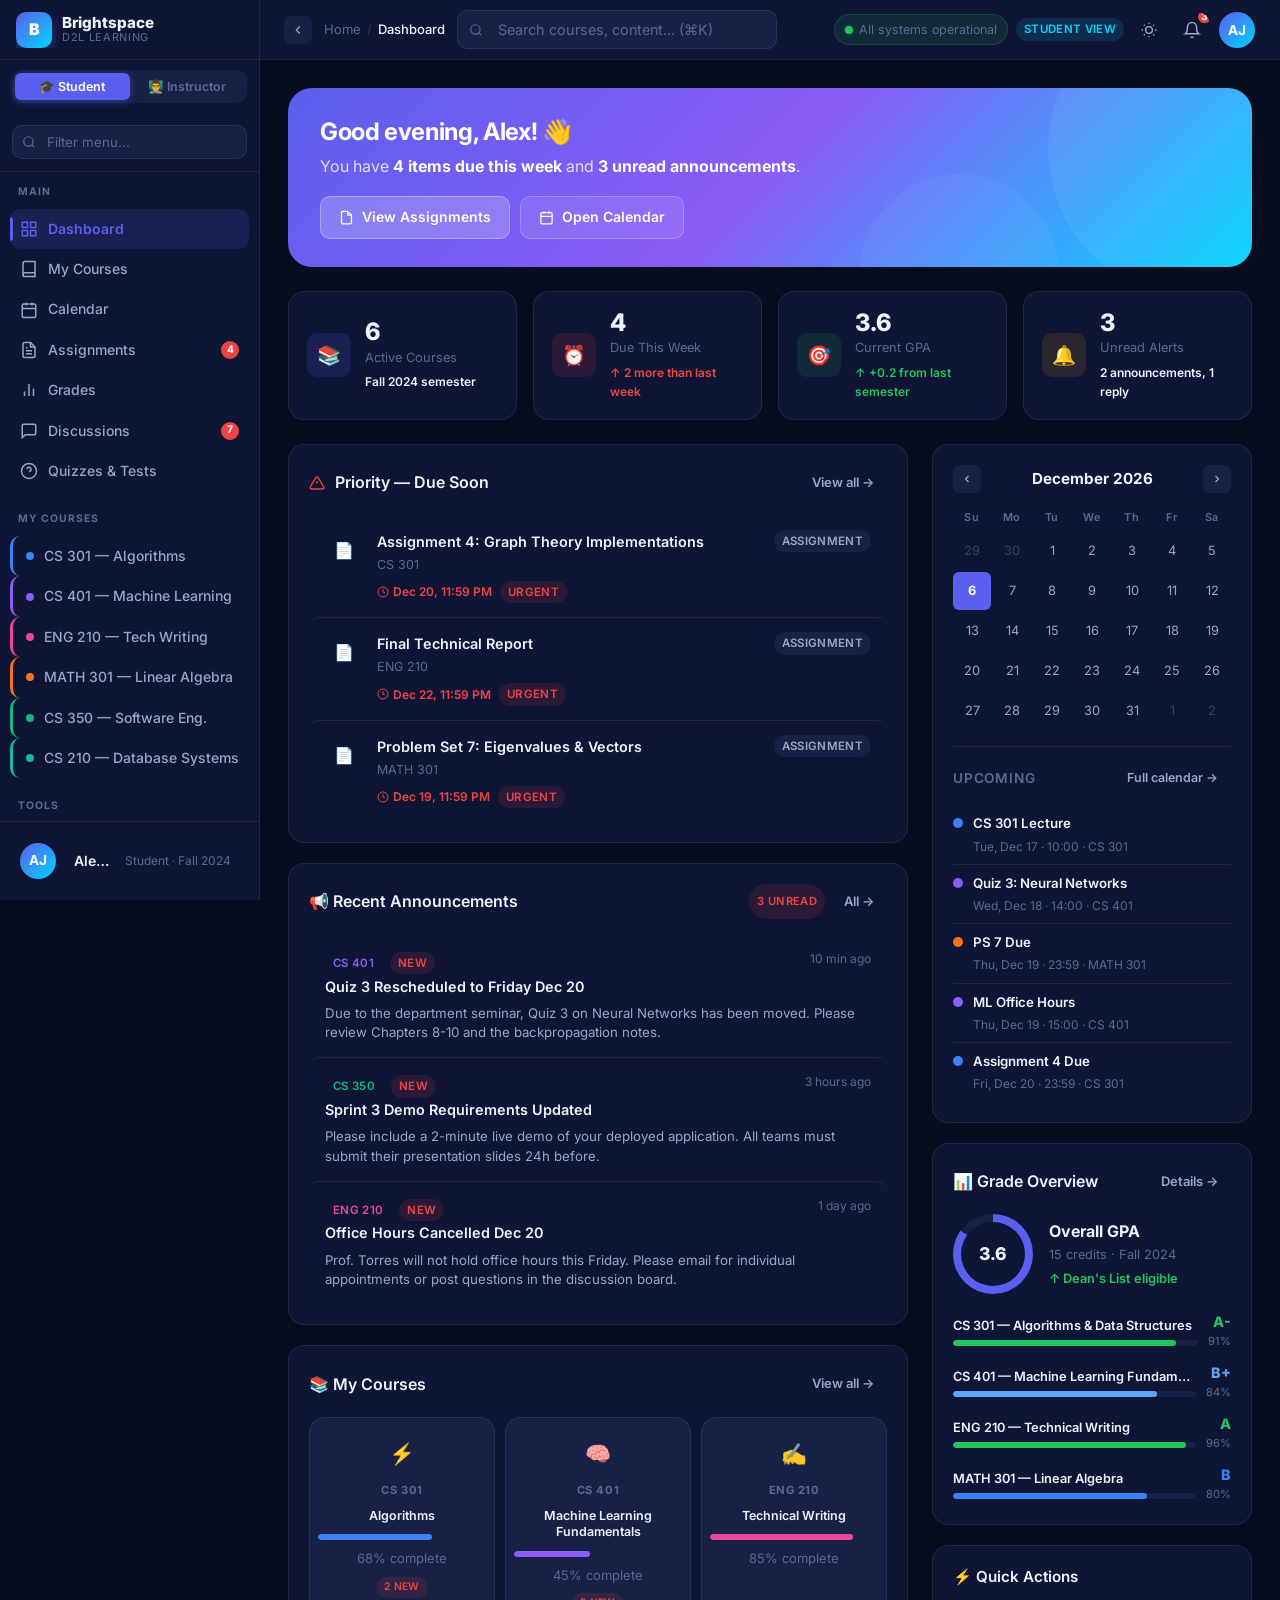
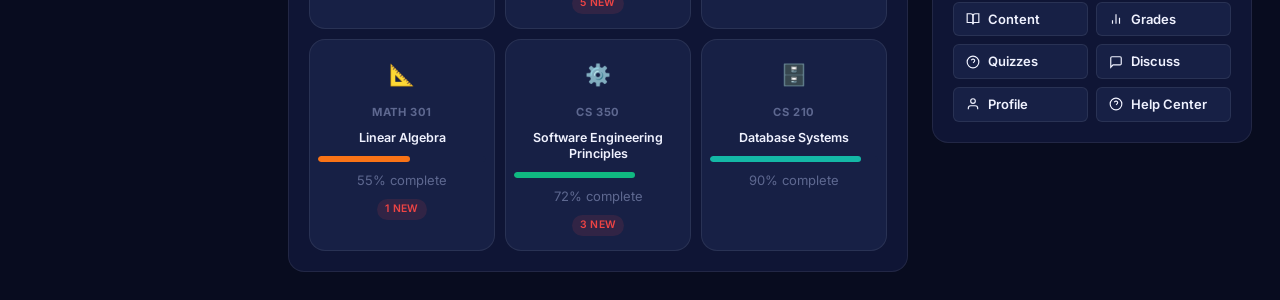
==== commit 456b2bc3: "Restore sidebar toggle button in index.html" ====
--- a/index.html
+++ b/index.html
@@ -190,9 +190,7 @@
           <span class="sub">D2L Learning</span>
         </div>
       </a>
-      <button class="sidebar-toggle" id="sidebarToggle" aria-label="Collapse sidebar" data-tooltip="Collapse (Ctrl+B)">
-        <svg width="14" height="14" fill="none" stroke="currentColor" stroke-width="2" viewBox="0 0 24 24"><polyline points="15 18 9 12 15 6"/></svg>
-      </button>
+
     </div>
 
     <!-- Role Toggle -->
@@ -340,7 +338,9 @@
       <button class="btn btn-icon" id="mobileSidebarToggle" aria-label="Open navigation menu" style="display:none">
         <svg width="18" height="18" fill="none" stroke="currentColor" stroke-width="2" viewBox="0 0 24 24"><line x1="3" y1="12" x2="21" y2="12"/><line x1="3" y1="6" x2="21" y2="6"/><line x1="3" y1="18" x2="21" y2="18"/></svg>
       </button>
-
+      <button class="sidebar-toggle" id="sidebarToggle" aria-label="Collapse sidebar" data-tooltip="Collapse (Ctrl+B)">
+        <svg width="14" height="14" fill="none" stroke="currentColor" stroke-width="2" viewBox="0 0 24 24"><polyline points="15 18 9 12 15 6"/></svg>
+      </button>
       <!-- Breadcrumb -->
       <nav aria-label="Breadcrumb" class="breadcrumbs">
         <a href="index.html">Home</a>
--- a/css/layout.css
+++ b/css/layout.css
@@ -223,7 +223,9 @@
   justify-content: center;
 }
 .app-shell.sidebar-collapsed .sidebar-toggle {
-  display: none;
+  display: flex;
+   transform: rotate(180deg);
+  transition: transform var(--transition-fast);
 }
 
 /* ── Sidebar Bottom ── */
